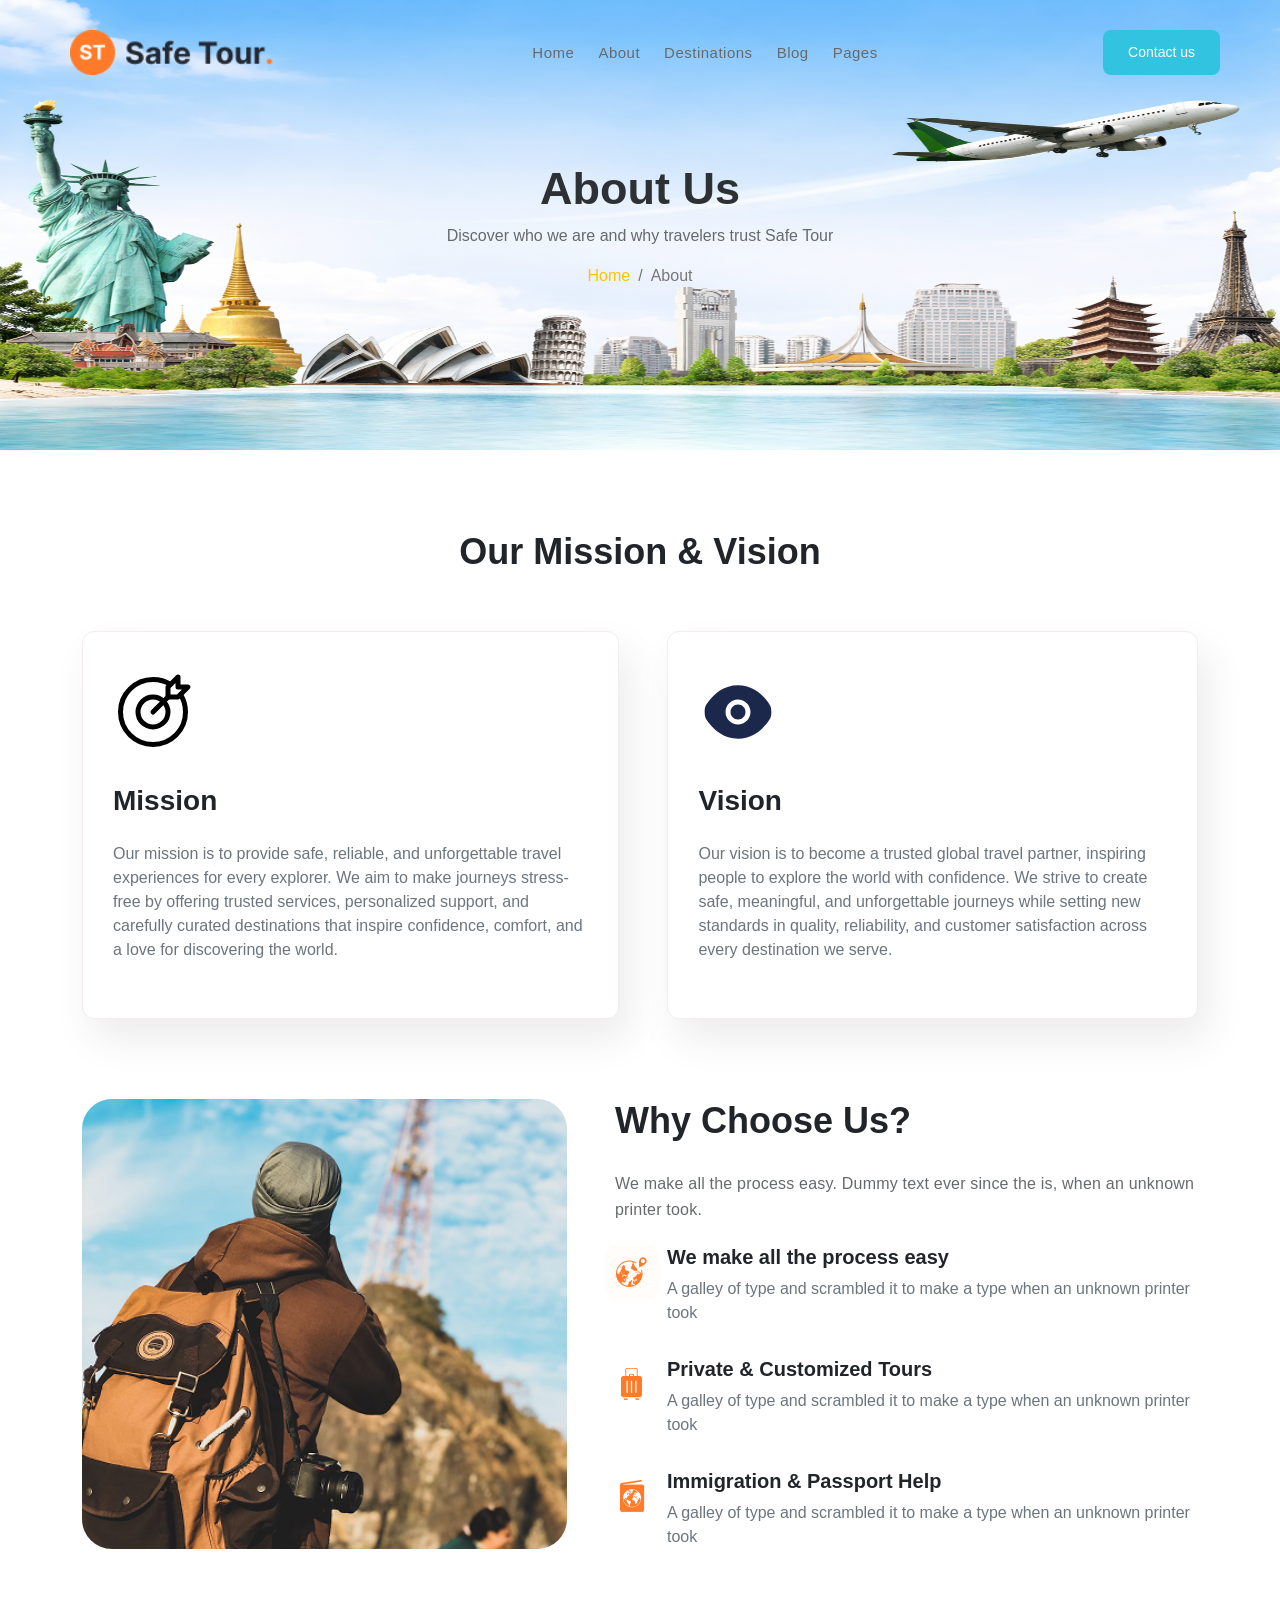
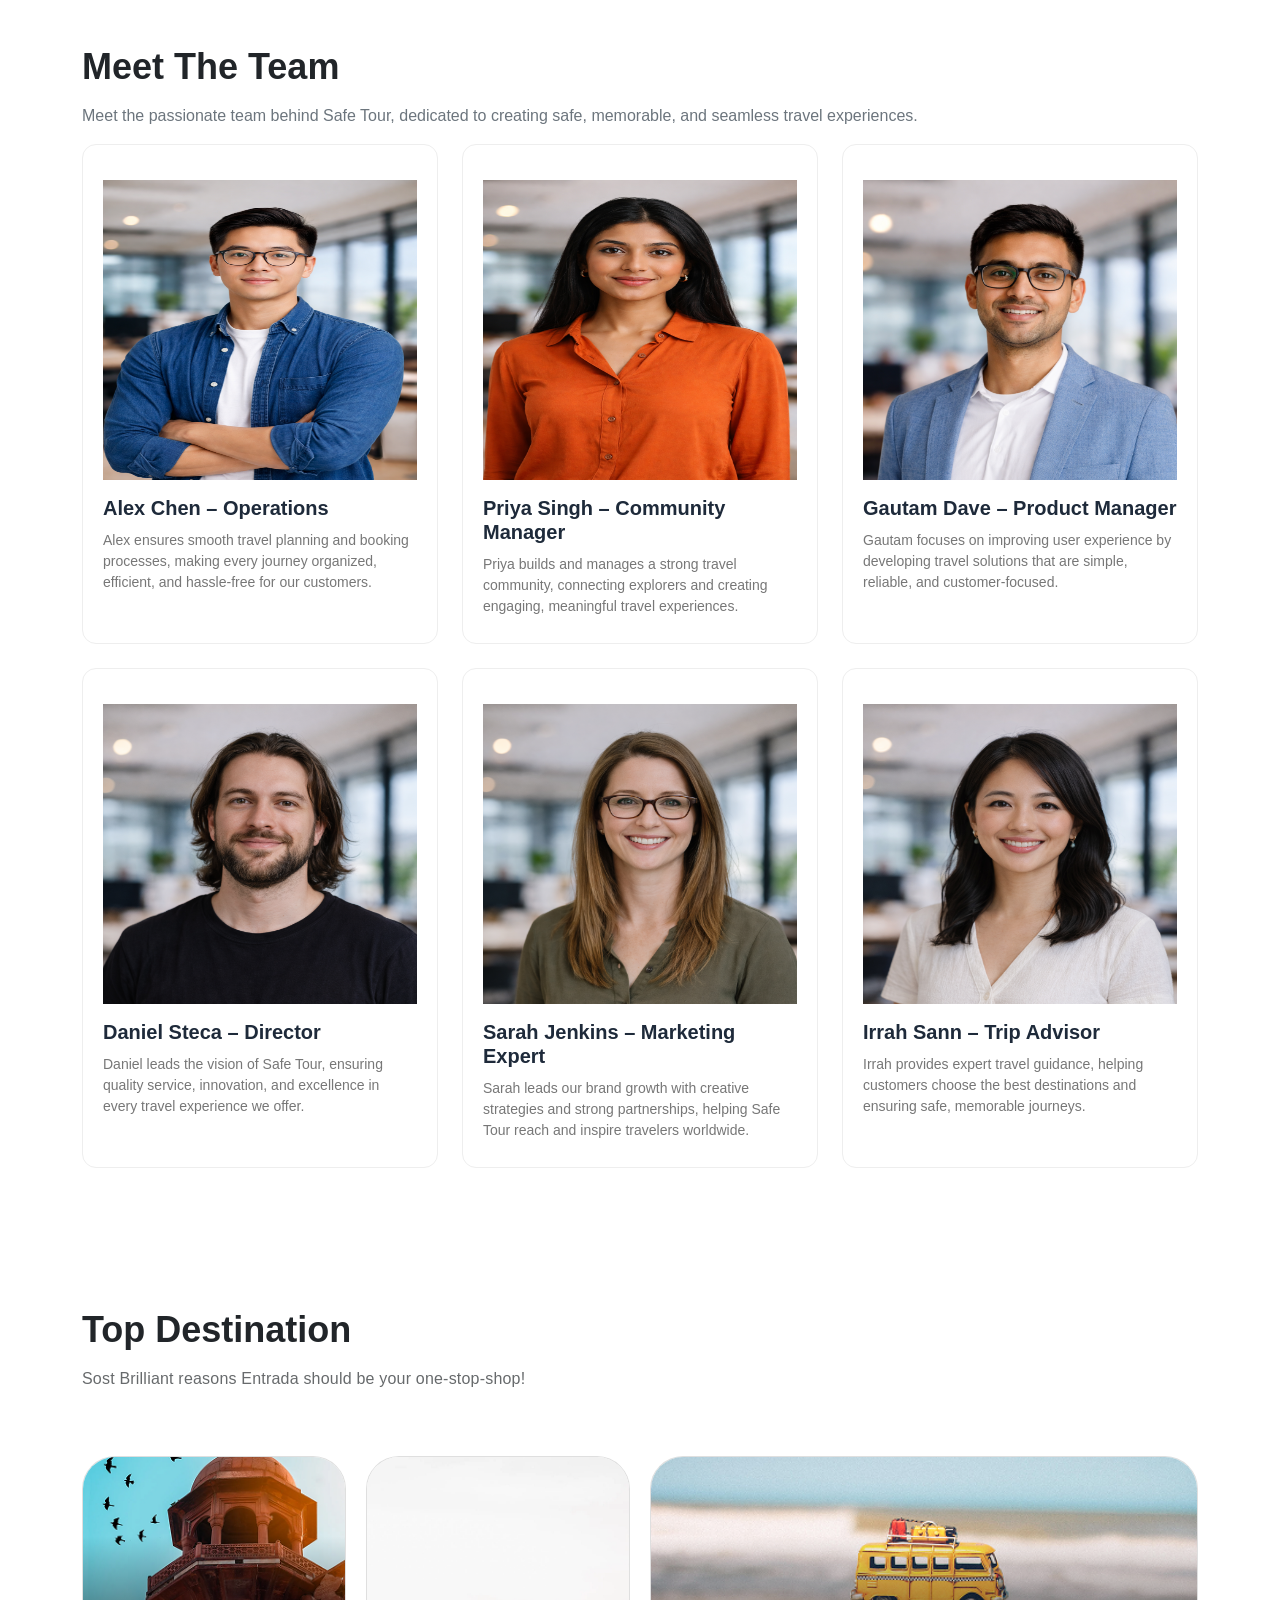
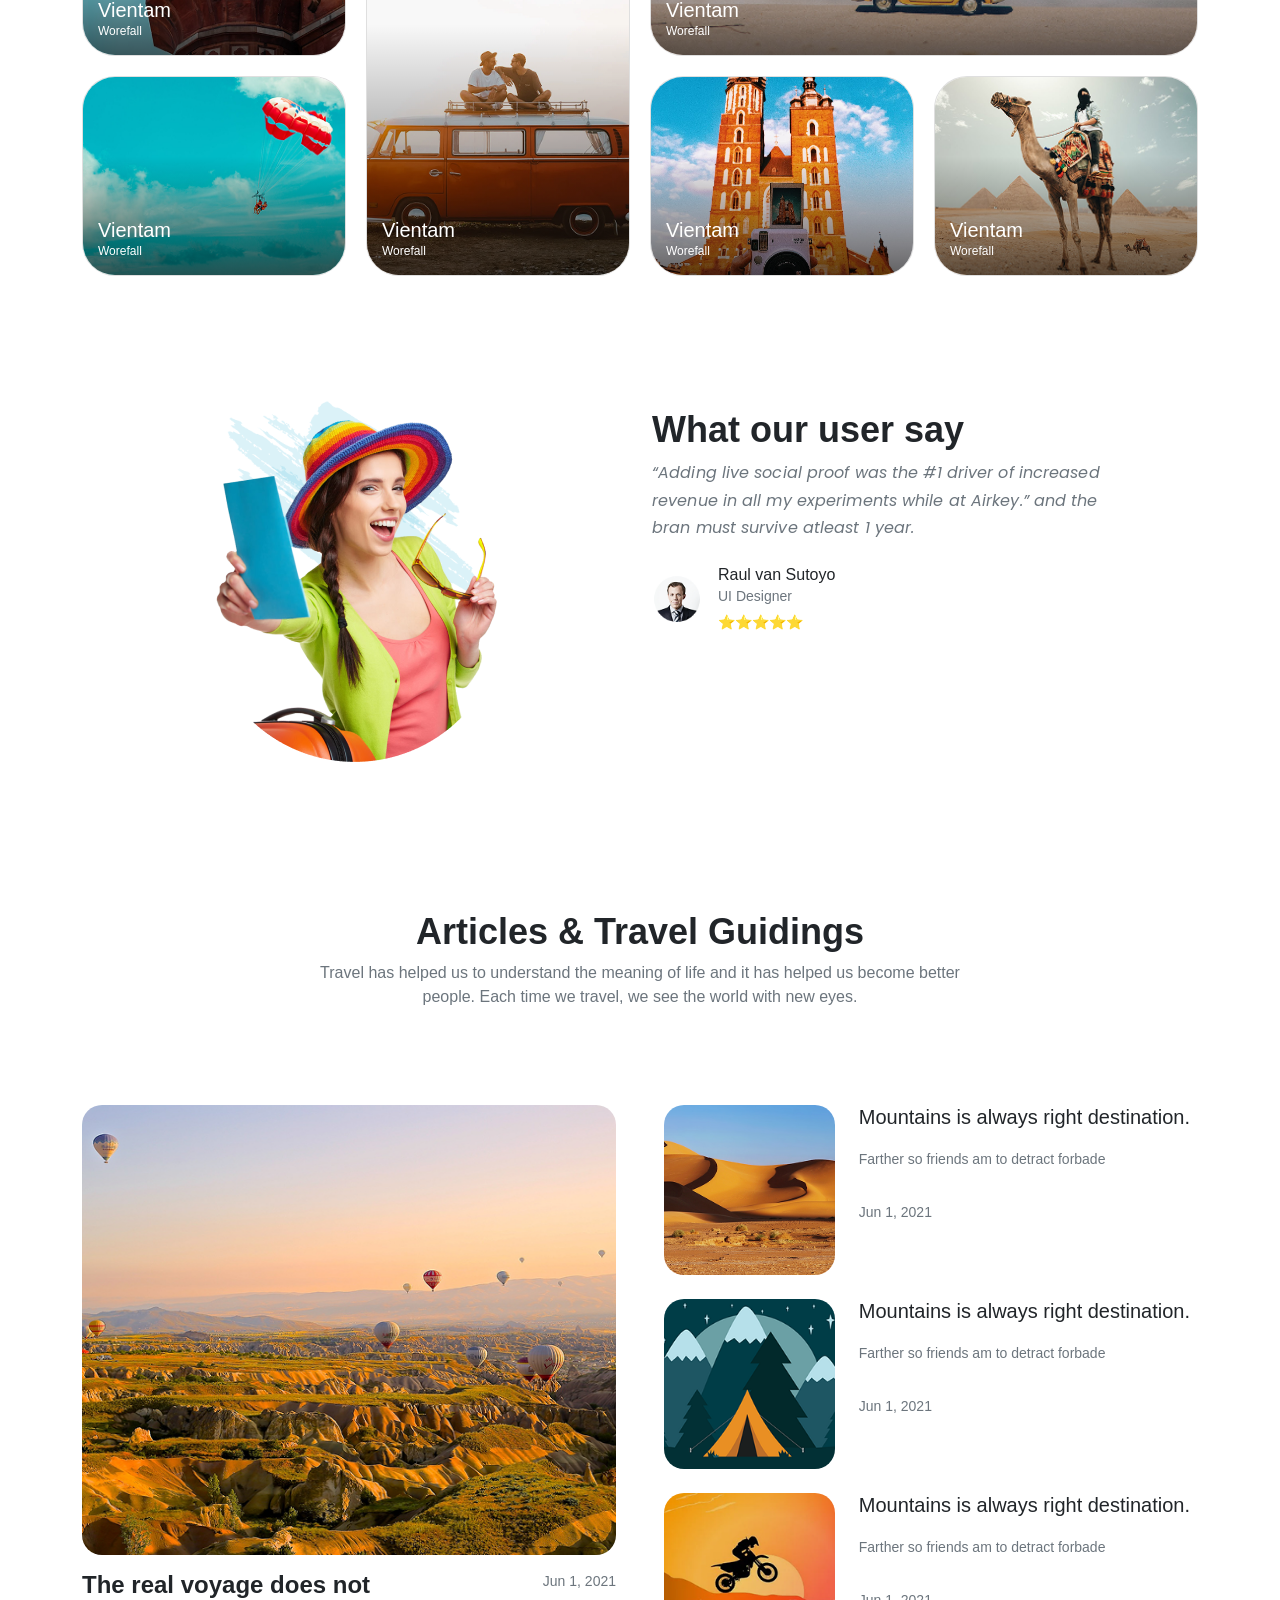
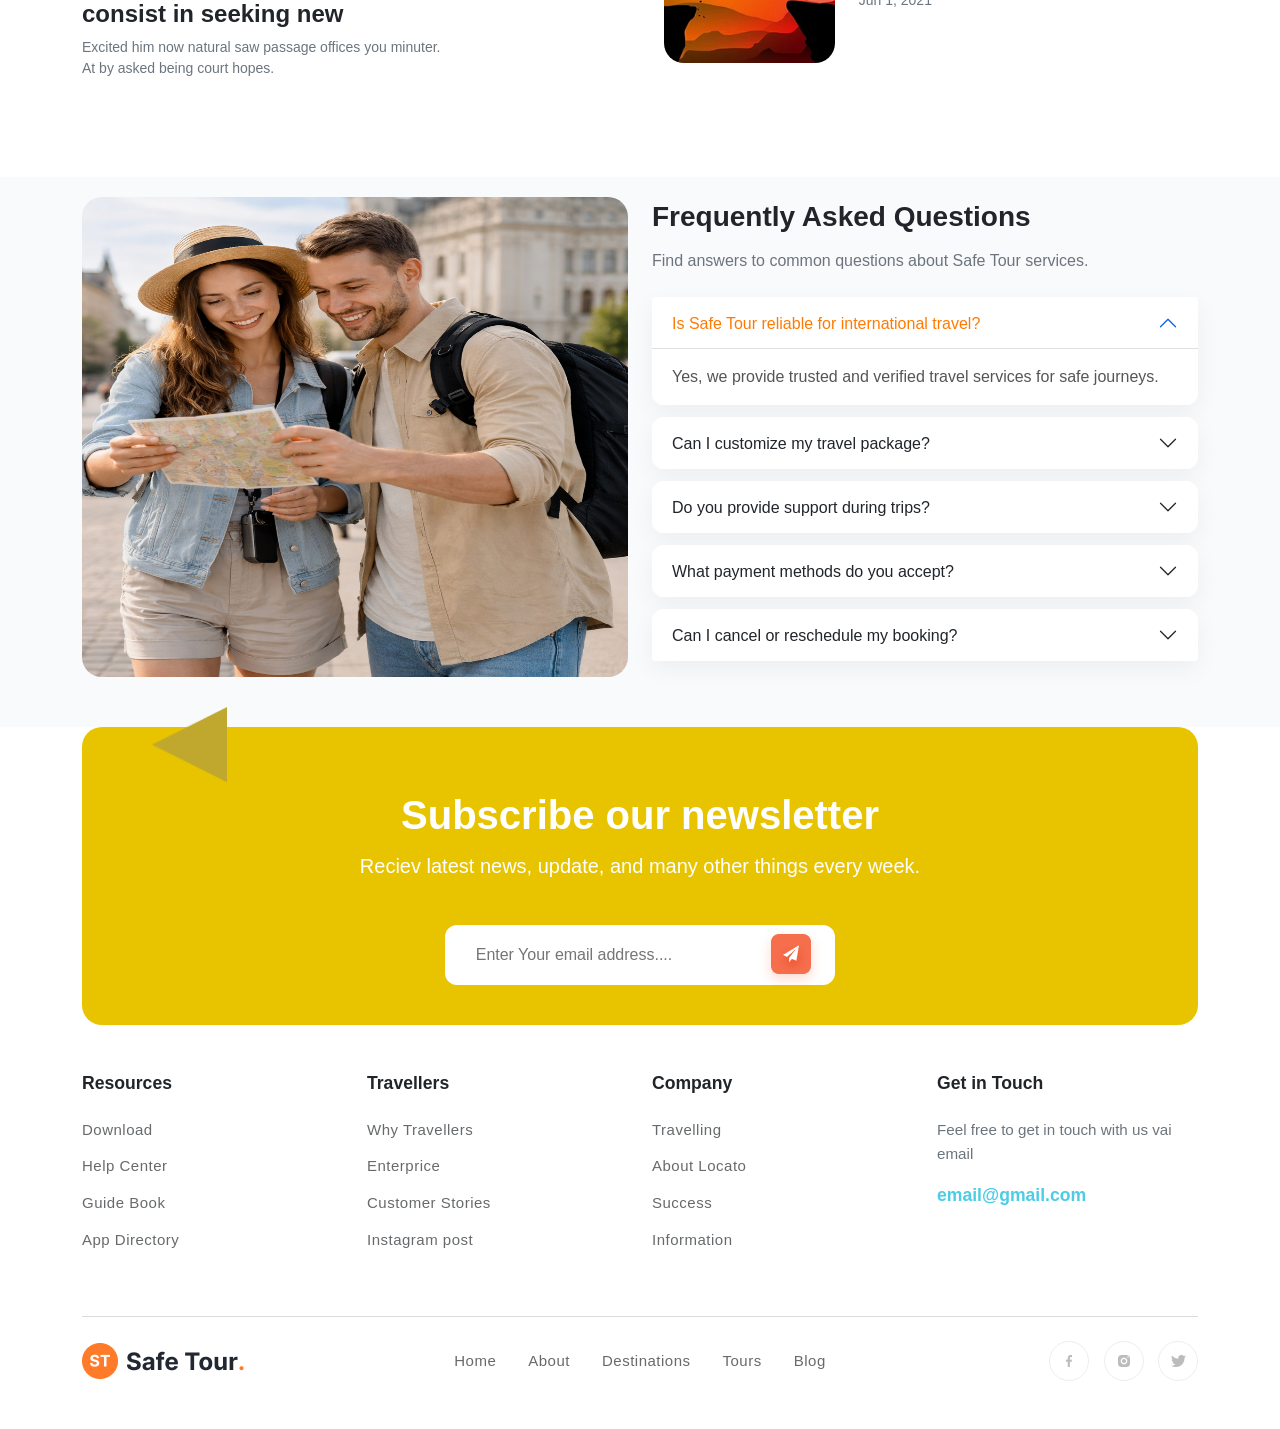
==== about.html @ 4a5f00a7 "message" ====
<!doctype html>
<html lang="en">
  <head>
    <meta charset="UTF-8" />
    <meta name="viewport" content="width=device-width, initial-scale=1.0" />
    <title>About us</title>

    <link
      rel="stylesheet"
      href="./Assets/css/bootstrap/bootstrap-5.0.2-dist/bootstrap-5.0.2-dist/css/bootstrap.min.css"
    />
    <link rel="stylesheet" href="./Assets/css/header.css" />
    <link rel="stylesheet" href="./Assets/css/style.css" />
    <link rel="stylesheet" href="./Assets/css/our-tour.css" />
    <link rel="stylesheet" href="./Assets/css/why-choose.css" />
    <link rel="stylesheet" href="./Assets/css/trending-2022.css" />
    <link rel="stylesheet" href="./Assets/css/top-destination.css" />
    <link rel="stylesheet" href="./Assets/css/tour-types.css" />
    <link rel="stylesheet" href="./Assets/css/What-our-user-say.css" />
    <link rel="stylesheet" href="./Assets/css/footer.css" />
    <link rel="stylesheet" href="./Assets/css/subscribe.css" />
    <link
      href="https://fonts.googleapis.com/css2?family=Poppins:wght@300;400;500;600;700&display=swap"
      rel="stylesheet"
    />
    <link rel="stylesheet" href="./Assets/css/Articles.css" />
    <link rel="stylesheet" href="./Assets/css/inner-pages css/inn-about.css">
    
  </head>

  <body>
    <header>
      <div class="container d-flex justify-content-between align-items-center ">
        <figure class="d-flex logo-con gap-2 mb-0">
          <img src="./Assets/images/Logo-f.png" alt="Safe Tour Logo" />
        </figure>

        <nav class="nav-con" aria-label="Main Navigation">
          <ul class="nav-links d-flex gap-4 mb-0">
            <li><a href="./index.html" class="text-decoration-none">Home</a></li>
            <li><a href="./about.html" class="text-decoration-none">About</a></li>
            <li><a href="./destinations.html" class="text-decoration-none">Destinations</a></li>
            <li><a href="./blogs.html" class="text-decoration-none">Blog</a></li>
            <li><a href="#" class="text-decoration-none">Pages</a></li>
          </ul>
        </nav>

        <a href="#" class="header-btn text-decoration-none">Contact us</a>

        <div class="toggle-btn resp-pd" id="burger" role="button" aria-label="Menu">
          <span></span>
          <span></span>
          <span></span>
        </div>
      </div>
    </header>


    <main class="m-0 p-0">

      <!-- hero section -->
      <section class="inner-hero ">
  <img src="./Assets/images/about-3.png" alt="banner" class="hero-img">

  <div class="container m-0 p-0 text-center hero-content">
    <h1 class="fw-bold mb-2">About Us</h1>
    <p class="mb-3">Discover who we are and why travelers trust Safe Tour</p>

    <nav aria-label="breadcrumb">
      <ol class="breadcrumb justify-content-center mb-0">
        <li class="breadcrumb-item">
          <a href="#" class="text-warning text-decoration-none">Home</a>
        </li>
        <li class="breadcrumb-item active" aria-current="page">
          About
        </li>
      </ol>
    </nav>
  </div>
</section>

<!-- our mission nad vision -->

<section class="mission-container">
 <div class="mv-heading">
  <h2 class="tour-heading text-start text-lg-center">Our Mission & Vision</h2>
 </div>
  <div class="container d-flex flex-column flex-lg-row gap-5 justify-content-evenly">
    <article class="d-flex flex-column gap-3 mv-card">
      <figure class="w-25 mv-img"><img src="./Assets/images/misson.svg" alt=""></figure>
       <h3 class="fw-bold">Mission</h3>
       <p class="text-muted">Our mission is to provide safe, reliable, and unforgettable travel experiences for every explorer. We aim to make journeys stress-free by offering trusted services, personalized support, and carefully curated destinations that inspire confidence, comfort, and a love for discovering the world.
</p>
    </article>
    <article class="d-flex flex-column gap-3 mv-card">
      <figure class="w-25 mv-img"><img src="./Assets/images/vision.svg" alt=""></figure>
      <h3 class="fw-bold">Vision</h3>
      <p class="text-muted">Our vision is to become a trusted global travel partner, inspiring people to explore the world with confidence. We strive to create safe, meaningful, and unforgettable journeys while setting new standards in quality, reliability, and customer satisfaction across every destination we serve.
</p>
    </article>
  </div>
</section>

<!-- why choose as -->

 <section class="container d-flex flex-lg-row flex-column gap-5 ">
        <figure class="choose-sec-img">
          <img src="./Assets/images/why-choose-img.png" alt="" />
        </figure>
        <div class="d-flex flex-column flex-wrap justify-content-between">
          <h2 class="tour-heading">Why Choose Us?</h2>
          <p class="tour-desc">
            We make all the process easy. Dummy text ever since the is, when an
            unknown printer took.
          </p>
          <ul class="list-con d-flex justify-content-between flex-column gap-3 m-0 p-0">
            <li
              class="d-flex gap-2 flex-row align-items-start justify-content-center"
            >
              <figure>
                <img src="./Assets/images/choose-Icon-1.png" alt="" />
              </figure>
              <div class="d-flex flex-column pl-2">
                <h4 class="fs-5 fw-bold">We make all the process easy</h4>
                <p class="text-muted">
                  A galley of type and scrambled it to make a type when an
                  unknown printer took
                </p>
              </div>
            </li>
            <li
              class="d-flex gap-2 flex-row align-items-start justify-content-center"
            >
              <figure>
                <img src="./Assets/images/choose-Icon-2.png" alt="" />
              </figure>
              <div class="d-flex flex-column pl-2">
                <h4 class="fs-5 fw-bold">Private & Customized Tours</h4>
                <p class="text-muted">
                  A galley of type and scrambled it to make a type when an
                  unknown printer took
                </p>
              </div>
            </li>
            <li
              class="d-flex gap-2 flex-row align-items-start justify-content-center"
            >
              <figure>
                <img src="./Assets/images/choose-Icon-3.png" alt="" />
              </figure>
              <div class="d-flex flex-column pl-2">
                <h4 class="fs-5 fw-bold">Immigration & Passport Help</h4>
                <p class="text-muted">
                  A galley of type and scrambled it to make a type when an
                  unknown printer took
                </p>
              </div>
            </li>
          </ul>
        </div>
      </section>

<!--our team  -->

<section class="team-container">
  <div class="container">
    <div class="d-flex flex-column gap-2 ">
      <h2 class="tour-heading">Meet The Team</h2>
      <p class="text-muted">Meet the passionate team behind Safe Tour, dedicated to creating safe, memorable, and seamless travel experiences.</p>
    </div>
    <div class="row g-4">
            <div class=" col-12 col-lg-4 ">
              <div class="tour-card">
                <img src="./Assets/images/team-mem-1.png" alt="" />
                <div class="tour-content pt-3">
                  <h4 class="title">Alex Chen – Operations</h4>
                  <p class="location">Alex ensures smooth travel planning and booking processes, making every journey organized, efficient, and hassle-free for our customers.</p>
                 
                </div>
              </div>
            </div>

             <div class=" col-12 col-lg-4 ">
              <div class="tour-card">
                <img src="./Assets/images/team-mem-2.png" alt="" />
                <div class="tour-content pt-3">
                  <h4 class="title">Priya Singh – Community Manager</h4>
                  <p class="location">Priya builds and manages a strong travel community, connecting explorers and creating engaging, meaningful travel experiences.</p>
                 
                </div>
              </div>
            </div>

             <div class=" col-12 col-lg-4 ">
              <div class="tour-card">
                <img src="./Assets/images/team-mem-3.png" alt="" />
                <div class="tour-content pt-3">
                  <h4 class="title">Gautam Dave – Product Manager</h4>
                  <p class="location">Gautam focuses on improving user experience by developing travel solutions that are simple, reliable, and customer-focused.</p>
                 
                </div>
              </div>
            </div>

            <div class=" col-12 col-lg-4 ">
              <div class="tour-card">
                <img src="./Assets/images/team-mem-4.png" alt="" />
                <div class="tour-content pt-3">
                  <h4 class="title">Daniel Steca – Director</h4>
                  <p class="location">Daniel leads the vision of Safe Tour, ensuring quality service, innovation, and excellence in every travel experience we offer.</p>
                 
                </div>
              </div>
            </div>

             <div class=" col-12 col-lg-4 ">
              <div class="tour-card">
                <img src="./Assets/images/team-mem-5.png" alt="" />
                <div class="tour-content pt-3">
                  <h4 class="title">Sarah Jenkins – Marketing Expert</h4>
                  <p class="location">Sarah leads our brand growth with creative strategies and strong partnerships, helping Safe Tour reach and inspire travelers worldwide.</p>
                 
                </div>
              </div>
            </div>

             <div class=" col-12 col-lg-4 ">
              <div class="tour-card">
                <img src="./Assets/images/team-mem-6.png" alt="" />
                <div class="tour-content pt-3">
                  <h4 class="title">Irrah Sann – Trip Advisor</h4>
                  <p class="location">Irrah provides expert travel guidance, helping customers choose the best destinations and ensuring safe, memorable journeys.</p>
                 
                </div>
              </div>
            </div>


          </div>
  </div>
</section>

<!-- top destination -->

   <section class="gallery-section">
        <div class="container">
          <div
            class="tour-top-sec d-flex justify-content-between align-items-center flex-wrap mb-5"
          >
            <div class="col-lg-5">
              <h2 class="tour-heading">Top Destination</h2>
              <p class="tour-desc">
                Sost Brilliant reasons Entrada should be your one-stop-shop!
              </p>
            </div>
            <a href="#" class="btn btn-color-dis text-white px-4 py-3"
              >See all destination</a
            >
          </div>
          <div>
            <div class="grid">
              <div class="card big">
                <img src="./Assets/images/top-destination-img-1.png" />
                <div class="overlay">
                  <h4>Vientam</h4>
                  <p>Worefall</p>
                </div>
              </div>

              <div class="card tall">
                <img src="./Assets/images/top-destination-img-2.png" />
                <div class="overlay">
                  <h4>Vientam</h4>
                  <p>Worefall</p>
                </div>
              </div>

              <div class="card wide">
                <img src="./Assets/images/top-destination-img-3.png" />
                <div class="overlay">
                  <h4>Vientam</h4>
                  <p>Worefall</p>
                </div>
              </div>

              <div class="card">
                <img src="./Assets/images/top-destination-img-4.png" />
                <div class="overlay">
                  <h4>Vientam</h4>
                  <p>Worefall</p>
                </div>
              </div>

              <div class="card">
                <img src="./Assets/images/top-destination-img-5.png" />
                <div class="overlay">
                  <h4>Vientam</h4>
                  <p>Worefall</p>
                </div>
              </div>

              <div class="card">
                <img src="./Assets/images/top-destination-img-6.png" />
                <div class="overlay">
                  <h4>Vientam</h4>
                  <p>Worefall</p>
                </div>
              </div>
            </div>
          </div>
        </div>
      </section>

      <!-- What our user say -->

      <section class="testimonial-section">
        <div class="container">
          <div class="row align-items-center">
            <div
              class="col-lg-6 d-flex justify-content-center align-items-center"
            >
              <div class="testimonial-container">
                <div class="testimonial-img">
                  <img
                    src="./Assets/images/user-say-img-11.png"
                    alt="User"
                    class="main-user-img"
                  />
                </div>
              </div>
            </div>

            <div class="col-lg-6 pt-sm-4">
              <h2 class="tour-heading">What our user say</h2>

              <p class="testimonial-text text-muted">
                “Adding live social proof was the #1 driver of increased revenue
                in all my experiments while at Airkey.” and the bran must
                survive atleast 1 year.
              </p>

              <div
                class="user-info d-flex align-items-lg-center text-sm-start gap-3 mt-4"
              >
                <img
                  src="./Assets/images/user-say-rating-img.png"
                  class="user-img"
                />

                <div>
                  <h6 class="mb-0">Raul van Sutoyo</h6>
                  <small class="text-muted">UI Designer</small>

                  <div class="stars mt-1">⭐⭐⭐⭐⭐</div>
                </div>
              </div>
            </div>
          </div>
        </div>
      </section>   

      <!-- Articles & Travel Guidings -->

      <section class="article-container py-5">
        <div class="container">
          <div class="text-lg-center text-sm-start mb-5">
            <h3 class="tour-heading">Articles & Travel Guidings</h3>
            <p class="text-muted mx-lg-auto w-sm-100 art-para">
              Travel has helped us to understand the meaning of life and it has
              helped us become better people. Each time we travel, we see the
              world with new eyes.
            </p>
          </div>

          <div
            class="row g-5 align-items-start justify-content-between mt-lg-4"
          >
            <!-- left -->
            <div class="col-lg-6">
              <div class="art-main-card">
                <figure class="art-main-img mb-3">
                  <img
                    src="./Assets/images/article-1.png"
                    class="img-fluid"
                    alt=""
                  />
                </figure>

                <div
                  class="d-flex justify-content-between align-items-start art-img-content-gap"
                >
                  <div class="w-60">
                    <h4 class="fw-bold mb-2">
                      The real voyage does not consist in seeking new
                    </h4>
                    <p class="text-muted mb-0 small">
                      Excited him now natural saw passage offices you minuter.
                      At by asked being court hopes.
                    </p>
                  </div>

                  <p class="text-muted small mb-0 text-nowrap">Jun 1, 2021</p>
                </div>
              </div>
            </div>

            <!-- right -->
            <div
              class="col-lg-6 col-sm-12 d-flex flex-column gap-4 w-lg-50 w-sm-100 align-items-center"
            >
              <div
                class="d-flex gap-4 flex-column flex-sm-row align-items-start justify-content-center w-100"
              >
                <div class="art-img w-lg-50 w-sm-100">
                  <img src="./Assets/images/article-2.png" class="" alt="" />
                </div>

                <div
                  class="d-flex gap-4 flex-lg-column justify-content-between h-100 flex-grow-1"
                >
                  <div
                    class="d-flex flex-column justify-content-between gap-lg-3 text-start"
                  >
                    <h6 class="fw-semibold fs-5 mb-1">
                      Mountains is always right destination.
                    </h6>
                    <p class="text-muted small mb-2">
                      Farther so friends am to detract forbade
                    </p>
                  </div>
                  <p class="text-muted small mb-0">Jun 1, 2021</p>
                </div>
              </div>

              <div
                class="d-flex gap-4 flex-column flex-sm-row align-items-start justify-content-center w-100"
              >
                <div class="art-img w-lg-50 w-sm-100">
                  <img src="./Assets/images/article-3.png" class="" alt="" />
                </div>

                <div
                  class="d-flex gap-4 flex-lg-column justify-content-between h-100 flex-grow-1"
                >
                  <div
                    class="d-flex flex-column justify-content-between gap-lg-3 text-start"
                  >
                    <h6 class="fw-semibold fs-5 mb-1">
                      Mountains is always right destination.
                    </h6>
                    <p class="text-muted small mb-2">
                      Farther so friends am to detract forbade
                    </p>
                  </div>
                  <p class="text-muted small mb-0">Jun 1, 2021</p>
                </div>
              </div>

              <div
                class="d-flex gap-4 flex-column flex-sm-row align-items-start justify-content-center w-100"
              >
                <div class="art-img w-lg-50 w-sm-100">
                  <img src="./Assets/images/article-4.png" class="" alt="" />
                </div>

                <div
                  class="d-flex gap-4 flex-lg-column justify-content-between h-100 flex-grow-1"
                >
                  <div
                    class="d-flex flex-column justify-content-between gap-lg-3 text-start"
                  >
                    <h6 class="fw-semibold fs-5 mb-1">
                      Mountains is always right destination.
                    </h6>
                    <p class="text-muted small mb-2">
                      Farther so friends am to detract forbade
                    </p>
                  </div>
                  <p class="text-muted small mb-0">Jun 1, 2021</p>
                </div>
              </div>
            </div>
          </div>
        </div>
      </section>

      <!-- FAQ section -->

      <section class="faq-section">
  <div class="container">
    <div class="row align-items-center g-4">

      <!-- Image -->
      <div class="col-lg-6">
        <div class="faq-img">
          <img src="./Assets/images/FQA-about-img.png" alt="faq" class="img-fluid rounded-4">
        </div>
      </div>

      <!-- FAQ -->
      <div class="col-lg-6">
        <h3 class="fw-bold mb-3">Frequently Asked Questions</h3>
        <p class="text-muted mb-4">
          Find answers to common questions about Safe Tour services.
        </p>

        <div class="accordion" id="faqAccordion">

          <div class="accordion-item">
            <h2 class="accordion-header">
              <button class="accordion-button" data-bs-toggle="collapse" data-bs-target="#faq1">
                Is Safe Tour reliable for international travel?
              </button>
            </h2>
            <div id="faq1" class="accordion-collapse collapse show">
              <div class="accordion-body">
                Yes, we provide trusted and verified travel services for safe journeys.
              </div>
            </div>
          </div>

          <div class="accordion-item">
            <h2 class="accordion-header">
              <button class="accordion-button collapsed" data-bs-toggle="collapse" data-bs-target="#faq2">
                Can I customize my travel package?
              </button>
            </h2>
            <div id="faq2" class="accordion-collapse collapse">
              <div class="accordion-body">
                We offer flexible and personalized travel plans based on your needs.
              </div>
            </div>
          </div>

          <div class="accordion-item">
            <h2 class="accordion-header">
              <button class="accordion-button collapsed" data-bs-toggle="collapse" data-bs-target="#faq3">
                Do you provide support during trips?
              </button>
            </h2>
            <div id="faq3" class="accordion-collapse collapse">
              <div class="accordion-body">
                Yes, our team is available 24/7 to assist you during your journey.
              </div>
            </div>
          </div>

          <div class="accordion-item">
  <h2 class="accordion-header">
    <button class="accordion-button collapsed" data-bs-toggle="collapse" data-bs-target="#faq4">
      What payment methods do you accept?
    </button>
  </h2>
  <div id="faq4" class="accordion-collapse collapse" data-bs-parent="#faqAccordion">
    <div class="accordion-body">
      We accept all major payment methods including credit cards, debit cards, and secure online payments.
    </div>
  </div>
         </div>

         <div class="accordion-item">
  <h2 class="accordion-header">
    <button class="accordion-button collapsed" data-bs-toggle="collapse" data-bs-target="#faq5">
      Can I cancel or reschedule my booking?
    </button>
  </h2>
  <div id="faq5" class="accordion-collapse collapse" data-bs-parent="#faqAccordion">
    <div class="accordion-body">
      Yes, you can cancel or reschedule your booking based on our flexible cancellation policy.
    </div>
  </div>
         </div>

        </div>
      </div>

    </div>
  </div>
</section>





      <!-- Subscribe our newsletter -->

      <section class="container">
        <div class="subscribe-container">
          <div class="sub-con-img">
            <img src="./Assets/images/sub-top-icon.png" alt="" />
          </div>
          <div
            class="d-flex gap-1 flex-column justify-content-evenly text-center mt-2"
          >
            <h3 class="fw-bold fs-1">Subscribe our newsletter</h3>
            <p class="fs-5 mx-auto">
              Reciev latest news, update, and many other things every week.
            </p>
            <div class="sub-search-box mt-4 ">
              <input
                type="text"
                placeholder="Enter Your email address...."
                class=""
              />
              <a href=""
                ><img src="./Assets/images/Send.png" alt="" class="pt-2"
              /></a>
            </div>
          </div>
        </div>
      </section>

    </main>





    
    <!-- footer -->
    <footer class="footer py-5">
      <div class="container">
        <div class="row gy-4 mb-5">
          <div class="col-6 col-md-3">
            <h5 class="footer-heading">Resources</h5>
            <ul class="list-unstyled footer-links">
              <li><a href="#">Download</a></li>
              <li><a href="#">Help Center</a></li>
              <li><a href="#">Guide Book</a></li>
              <li><a href="#">App Directory</a></li>
            </ul>
          </div>
          <div class="col-6 col-md-3">
            <h5 class="footer-heading">Travellers</h5>
            <ul class="list-unstyled footer-links">
              <li><a href="#">Why Travellers</a></li>
              <li><a href="#">Enterprice</a></li>
              <li><a href="#">Customer Stories</a></li>
              <li><a href="#">Instagram post</a></li>
            </ul>
          </div>
          <div class="col-6 col-md-3">
            <h5 class="footer-heading">Company</h5>
            <ul class="list-unstyled footer-links">
              <li><a href="#">Travelling</a></li>
              <li><a href="#">About Locato</a></li>
              <li><a href="#">Success</a></li>
              <li><a href="#">Information</a></li>
            </ul>
          </div>
          <div class="col-6 col-md-3">
            <h5 class="footer-heading">Get in Touch</h5>
            <p class="footer-text">
              Feel free to get in touch with us vai email
            </p>
            <a href="mailto:email@gmail.com" class="footer-email"
              >email@gmail.com</a
            >
          </div>
        </div>

        <hr class="my-4 text-muted opacity-25" />

        <div class="row align-items-center gy-4">
          <div class="col-12 col-lg-3 text-center text-lg-start">
            <img src="./Assets/images/Logo-f.png" alt="Safe Tour Logo" />
          </div>

          <div class="col-12 col-lg-6">
            <ul class="nav justify-content-center footer-bottom-nav">
              <li class="nav-item"><a class="nav-link" href="./index.html">Home</a></li>
              <li class="nav-item"><a class="nav-link" href="./about.html">About</a></li>
              <li class="nav-item">
                <a class="nav-link" href="./destinations.html">Destinations</a>
              </li>
              <li class="nav-item"><a class="nav-link" href="#">Tours</a></li>
              <li class="nav-item"><a class="nav-link" href="./blogs.html">Blog</a></li>
            </ul>
          </div>

          <div class="col-12 col-lg-3 text-center text-lg-end">
            <div class="social-icons">
              <a href="#" class="social-btn text-center"
                ><img src="./Assets/images/f-icon.png" alt=""
              /></a>
              <a href="#" class="social-btn text-center"
                ><img src="./Assets/images/i-icon.png" alt=""
              /></a>
              <a href="#" class="social-btn text-center"
                ><img src="./Assets/images/t-icon.png" alt=""
              /></a>
            </div>
          </div>
        </div>
      </div>
    </footer>

    <script src="https://cdn.jsdelivr.net/npm/bootstrap@5.3.2/dist/js/bootstrap.bundle.min.js"></script>
    <script src="https://cdn.jsdelivr.net/npm/swiper@11/swiper-bundle.min.js"></script>
    <script src="./Assets/js/header.js"></script>
    <script src="./Assets/js/trending-2022.js"></script>
  </body>
</html>
---- Assets/css/header.css ----
header{
    position: fixed;   
  top: 0;
  left: 0;
  width: 100%;
  transition: all 0.3s ease;
  z-index: 1000;
  padding: 30px 0px;

}

header.sticky{
  width: 100%;
  background: white;
  box-shadow: 0 5px 20px rgba(0,0,0,0.1);
  padding: 12px 0;
  animation: slideDown 0.8s ease;
}

@keyframes slideDown {

0%{
transform: translateY(-100%);
}

100%{
transform: translateY(0);
}

}


.logo-con{
  align-items: center;
  margin-left: -10x;
}

.logo-con img{
  /* width: 45px; */
  height: 45px;
}

.logo-con h1{
  font-size: 26px;
  font-weight: 600;
  color: black;
}

.nav-links{
  align-items: center;
  margin-bottom: 0;
}

.nav-links li{
  list-style: none;
}

.nav-links a{
  position: relative;
  display: inline-block;
  color: rgba(103, 106, 108, 1);
  font-size: 15px;
  letter-spacing: 0.5px;
  font-weight: 500;
}

.nav-links a::after{
  content: "";
  width: 0%;
  height: 2px;
  background: orange;
  position: absolute;
  bottom: -5px;
  left: 0;
  transition: 0.3s;
}

.nav-links a:hover::after{
  width: 100%;
}

.nav-links a:hover{
  color: black;
  
}

.header-btn{
      margin-right: -10px;
  background-color: #31c3e0;
  color: white;
  padding: 12px 25px;
  border-radius: 8px;
  font-size: 14px;
  transition: 0.3s;
}

.header-btn:hover{
  background-color: rgb(30, 170, 200);
  color: white;
}

.toggle-btn{
  display: none;
  flex-direction: column;
  gap: 6px;
  cursor: pointer;
}

.toggle-btn span{
  width: 30px;
  height: 3px;
  background: black;
  transition: 0.3s;
}

.toggle-btn.active span:nth-child(1){
  transform: translateY(9px) rotate(45deg);
}

.toggle-btn.active span:nth-child(2){
  opacity: 0;
}

.toggle-btn.active span:nth-child(3){
  transform: translateY(-9px) rotate(-45deg);
}

/* Large screens */
@media (min-width: 1200px){
  .nav-links{
    gap: 30px;
  }
}

/* Laptops */
@media (max-width: 1199px){
  .nav-links{
    gap: 20px;
  }

  .logo-con h1{
    font-size: 24px;
  }
}

/* Tablets */
@media (max-width: 991px){

  .toggle-btn{
    display: flex;
  }

 .nav-con{
    position: fixed;
    top: 60px;
    right: -100%;  
    width: 100%;
    height: 100%;
    background: black;
    padding: 80px 20px 20px;
    transition: 0.6s ease;
    z-index: 1000;
  }

  .nav-con.active{
    right: 0; 
    opacity: 1;
    transform: translateY(0);
    background-color: black;
    height: 100vh;  
  }

  .nav-links{
    display: flex;
    flex-direction: column;
    gap: 18px;
    align-items: flex-start;
    padding-left: 10px !important;
  }

  .nav-links a{
    font-size: 20px;
    color: white;
    display: inline-block;
    transition: all 0.3s ease;
  }

  .nav-links li{
    width: 100%;
    padding-bottom: 8px;
    border-bottom: 1px solid rgba(255,255,255,0.2);
  }

 

  .header-btn{
    display: none;
  }
}

/* Mobile */
@media (max-width: 576px){

  header{
    padding: 20px 0;
    padding-right: 0px !important;
  }

 
  .logo-con h1{
    font-size: 20px;
  }
  .logo-con{
  margin-left: 0px;
}

.resp-pd{
  padding-right: 25px !important;
}

  

 
}
---- Assets/css/style.css ----
*{
  padding: 0;
  margin: 0;
  box-sizing: border-box;
}

body{
  font-family: 'Inter', sans-serif;
  list-style: none;
  overflow-x: hidden;
  padding: 0;
  margin: 0;

}

header .container{
  padding: 0px;
}




@media (max-width: 576px) {
  .container{
  padding-right: 0px !important;
  margin-right: -10px !important;
}

}
---- Assets/css/our-tour.css ----
.tour-section{
  padding: 80px 0;
}

.tour-title{
  font-size: 40px;
  font-weight: 700;
  margin-bottom: 10px;
}

.tour-desc{
  color: rgba(103, 106, 108, 1);
  font-size: 16px;
  line-height: 1.6;
  margin-top: 15px;
  letter-spacing: 0.2px;
}

.tour-section.tour-card{
  background: rgba(255, 255, 255, 1);
  border-radius: 12px;
  overflow: hidden;
  box-shadow: 0px 20px 40px rgba(0,0,0,0.06);
  transition: 0.3s;

}

.tour-section .tour-card img{
  width: 100%;
  height: 220px;
  object-fit: cover;
}

.tour-section.tour-content{
  padding: 20px;
}

.tour-section .price{
  color: #ff7a2f;
  font-weight: 600;
  margin-bottom: 5px;
}

.title{
  font-size: 20px;
  font-weight: 700;
  color: #1e2a3a;
}

.location{
  color: #888;
  font-size: 14px;
  margin: 10px 0;
}

.small-text{
  font-size: 13px;
  color: #999;
}

.tour-card:hover{
  transform: translateY(-5px);
}

/* TABLET */
@media (max-width: 991px){
  .tour-title{
    font-size: 32px;
  }

  .tour-card img{
    height: 200px;
  }
}

/* MOBILE */
@media (max-width: 576px){

  .tour-section{
    padding: 50px 0;
  }

  .tour-title{
    font-size: 26px;
  }

  .tour-desc{
    font-size: 14px;
  }
  .tour-card{
    width: 90%;
    margin: auto;
  }

  .tour-card img{
    height: 180px;
    width: 100%;
  }

  .tour-content{
    padding: 15px;
  }

  .title{
    font-size: 18px;
  }

  .price{
    font-size: 16px;
  }

  .small-text{
    font-size: 12px;
  }

  .tour-top-sec {
    margin-left: 20px;
    margin-top: -20px;
  }
}
---- Assets/css/why-choose.css ----
.choose-sec-img{
  width: 50%;
}

.choose-sec-img img{
      width: 100%;
    height: 450px;
    object-fit: cover;
    border-radius: 30px;
}

.list-con{
  margin-left: -10px !important;
}

@media (max-width:768px) {
  .choose-sec-img{
  width: 100%;
}
.choose-sec-img img{
  height: 300px;
}
}
---- Assets/css/trending-2022.css ----
.trending-section{
  padding: 100px 0px 0px 0px;
}

.mySwiper{
  padding: 20px 0;
  /* overflow-x: visible !important; */
  overflow: hidden;
}

.swiper-wrapper{
  display: flex;
  gap: 20px;
   overflow: visible;
}

.mySwiper::-webkit-scrollbar {
  display: none;
}

.swiper-slide{
  width: auto;
}

.trend-card{
  width: 320px !important;
  background: #fff;
  border-radius: 12px;
  overflow: hidden;
  box-shadow: 0 15px 30px rgba(0,0,0,0.06);
  transition: 0.3s;
  margin: 15px 0px;

}

.trend-card img{
  width: 100% !important;
  height: 180px;
  object-fit: cover;
}

.trend-card:hover{
  transform: translateY(-5px) scale(1.03);
}

.price{
  font-weight: 700;
}

.book-btn{
  background: #e6f7fb;
  color: #0dcaf0;
  padding: 5px 12px;
  border-radius: 6px;
  font-size: 12px;
  text-decoration: none;
}

.dot{
  width: 8px;
  height: 8px;
  background: orange;
  border-radius: 50%;
}
.nav-btn{
  width: 54px;
  height: 54px;
  border-radius: 50%;
  border: 1px solid #ececec;
  background: #fff;
  display: flex;
  align-items: center;
  justify-content: center;
  transition: 0.3s;
}

.nav-btn svg{
  width: 25px;
  height: 25px;
}

.nav-btn svg path{
  fill: #505050;
  transition: 0.3s;
}

.nav-btn.active{
  background: #ff7a2f;
  border-color: #ff7a2f;
  transform: scale(0.95);
}

.nav-btn.active svg path{
  fill: #fff;
}

.nav-btn:hover{
  background: #ff7a2f;
  border-color: #ff7a2f;
}

.nav-btn:hover svg path{
  fill: #fff;
}

@media (max-width:768px) {
  
  .trending-section{
  padding: 40px 0px;
  margin: 10px;
}
 .trend-card {
    max-width: 260px;
  }
}
---- Assets/css/top-destination.css ----
.gallery-section{
  padding: 60px 0;
  overflow-x: hidden !important;
}

.grid{
  display: grid;
  grid-template-columns: repeat(4, minmax(0,1fr));
  grid-auto-rows: 200px;
  gap: 20px;
}

.gallery-section .card{
  position: relative;
  overflow: hidden;
  width: 100%;
  height: 100%;
  border-radius: 33px;
}

.gallery-section  .card img{
  width: 100%;
  height: 100%;
  object-fit: cover;
  display: block;
  transition: 0.4s;
  overflow: hidden;
}

.gallery-section  .card:hover img{
  transform: scale(1.08);
}

.gallery-section  .card::after{
  content: "";
  position: absolute;
  inset: 0;
  background: linear-gradient(to top, rgba(0,0,0,0.6), transparent 60%);
}

.overlay{
  position: absolute;
  bottom: 15px;
  left: 15px;
  color: #fff;
  z-index: 2;
}

.overlay h4{
  margin: 0;
  font-size: 20px;
  font-weight: 500;
}

.overlay p{
  font-size: 12px;
  margin: 0;
}

.card:nth-child(1){
  grid-column: 1 / 2;
  grid-row: 1 / 2;
}

.card:nth-child(2){
  grid-column: 1 / 2;
  grid-row: 2 / 3;
}

.card:nth-child(3){
  grid-column: 2 / 3;
  grid-row: 1 / 3;
}

.card:nth-child(4){
  grid-column: 3 / 5;
  grid-row: 1 / 2;
}

.card:nth-child(5){
  grid-column: 3 / 4;
  grid-row: 2 / 3;
}

.card:nth-child(6){
  grid-column: 4 / 5;
  grid-row: 2 / 3;
}

/* TABLET */
@media (max-width: 991px){
  .grid{
    grid-template-columns: repeat(2, 1fr);
    grid-auto-rows: 180px;
  }

  .card{
    grid-column: auto !important;
    grid-row: auto !important;
  }
}

/* MOBILE FIX (IMPORTANT) */
@media (max-width: 576px){
  .gallery-section{
    padding: 40px 0;
  }

  .grid{
    grid-template-columns: 1fr;
    grid-auto-rows: auto;
    gap: 15px;
  }

  .card{
    height: 220px;
  }

  .overlay{
    bottom: 10px;
    left: 10px;
  }

  .overlay h4{
    font-size: 14px;
  }

  .overlay p{
    font-size: 11px;
  }
}
---- Assets/css/tour-types.css ----
.tour-type-section{
  padding: 80px 0;
  background: #f9f9f9;
}

.tour-heading{
  font-size: 36px;
  font-weight: 800;
}

.tour-card{
  background: #fff;
  border-radius: 14px;
  padding: 35px 20px;
  border: 1px solid #eee;
  transition: 0.3s;
  height: 100%;
}

.icon{
  width: 70px;
  height: 70px;
  margin: 0 auto 15px;
  display: flex;
  align-items: center;
  justify-content: center;
}

.icon img{
  width: 55px;
  height: 55px;
  transition: 0.3s;
}

.tour-card h5{
  font-weight: 600;
  margin-bottom: 8px;
}

.tour-card p{
  font-size: 14px;
  color: #777;
}

.tour-card span{
  color: #ff7a2f;
  font-weight: 600;
}

/* HOVER EFFECT */
.tour-card:hover{
  transform: translateY(-8px);
  box-shadow: 0 20px 40px rgba(0,0,0,0.08);
  border-color: transparent;
}

.tour-card:hover .icon img{
  transform: scale(1.2);
}

/* Responsive */
@media (max-width: 991px){
  .tour-heading{
    font-size: 30px;
  }
}

@media (max-width: 576px){
  .tour-type-section{
    padding: 50px 0;
  }

  .tour-heading{
    font-size: 24px;
  }

  .tour-card{
    padding: 25px 15px;
  }

  .icon{
    width: 60px;
    height: 60px;
  }

  .icon img{
    width: 60px;
    height: 60px;
  }
}
---- Assets/css/What-our-user-say.css ----
.testimonial-section{
  padding: 0px 0 50px 0px;
  margin-top: -80px;
}

.testimonial-img{
  background-image: url(../images/user-say-img-bg.png);
    background-repeat: no-repeat;
    background-position: center;
    background-size: contain;
}

.testimonial-img img{
  width: 100%;
  max-width: 350px;
}

.testimonial-title{
  font-size: 36px;
  font-weight: 700;
  margin-bottom: 15px;
}

.testimonial-text{
  color: rgba(103, 106, 108, 1);
  line-height: 1.7;
  max-width: 450px;
  font-family: 'Poppins', sans-serif !important;
  font-style: italic;
  font-size: 16px;
  letter-spacing: 0.1px;
}

.user-img{
  width: 50px;
  height: 50px;
  border-radius: 50%;
}

.stars{
  color: #ff7a2f;
  font-size: 14px;
}








@media (max-width: 991px){
  .testimonial-title{
    font-size: 30px;
    text-align: center;
  }

  .testimonial-text{
    text-align: center;
    margin: auto;
  }

  .user-info{
    justify-content: center;
  }
   .testimonial-section{margin-top: -50px;}
}



@media (max-width: 576px){
  .testimonial-section{
    padding: 0px 0 20px 0;
    margin-top: -70px;
  }

  .testimonial-title{
    font-size: 24px;
  }

  .testimonial-text{
    font-size: 14px;
    text-align: start;
  }

  .testimonial-img img{
    max-width: 260px;
  }
  .user-info{
    justify-content: start;
  }
}
---- Assets/css/footer.css ----
.footer {
  background-color: #fff;
  font-family: 'Inter', sans-serif;
}

.footer-heading {
  font-weight: 700;
  font-size: 1.1rem;
  margin-bottom: 1.5rem;
  color: #212529;
}

.footer-links li {
  margin-bottom: 0.8rem;
}

.footer-links a {
  text-decoration: none;
  color: rgba(103, 106, 108, 1);
  font-size: 15px;
  letter-spacing: 0.5px;
  font-weight: 500;
  transition: color 0.3s ease;
}

.footer-links a:hover {
  color: black;
}

.footer-text {
  color: #6c757d;
  font-size: 0.95rem;
  line-height: 1.6;
}

.footer-email {
  color: #4dcce6; 
  text-decoration: none;
  font-weight: 600;
  font-size: 1.1rem;
}


.footer-logo {
  height: 40px; 
  width: auto;
}

.footer-bottom-nav .nav-link {
  color: rgba(103, 106, 108, 1);
  font-size: 15px;
  letter-spacing: 0.5px;
  font-weight: 500;
  padding: 0.5rem 1rem;
}

.footer-bottom-nav .nav-link:hover {
  color: black;
}


.social-icons .social-btn {
  display: inline-flex;
  align-items: center;
  justify-content: center;
  width: 40px;
  height: 40px;
  border-radius: 50%;
  border: 1px solid #eee;
  color: #6c757d;
  text-decoration: none;
  margin-left: 10px;
  transition: all 0.3s ease;
}

.social-btn:hover {
  background-color: #f8f9fa;
  border-color: #ddd;
  color: #212529;
}


@media (max-width: 991px) {
  .footer-heading {
    margin-top: 1rem;
  }
}
---- Assets/css/subscribe.css ----
.subscribe-container{
  padding: 10px 0 40px 0;
  background-color: rgba(232, 196, 0, 1);
  border-radius: 20px;
  color: rgba(255, 255, 255, 1);
}

.sub-con-img{
  margin-top: -30px;
  padding-left: 70px;
}

.sub-con-img img{
  position: relative;
  width: 75px;
  height: 76px;
  
}

.sub-search-box{
  background-color: rgba(255, 255, 255, 1);
  border-radius: 12px;
  padding: 20px 10px;
  height: 60px;
  width: 35%;
  margin: auto;
  text-align: center;
  display: flex;
  justify-content: space-between;
  align-items: center;
}

.sub-search-box input{
  width: 80%;
  padding: 10px 20px;
  border: 1px solid white;
  border-radius: 10px;
}

.sub-search-box input:focus {
  outline: none;
  border: 1px solid transparent;
  box-shadow: 0 0 0 2px rgba(226, 231, 232, 0.295); 
}


@media (max-width:480px) {
  .sub-search-box{
    width: 80%;
  }
  .sub-con-img img{
  width: 50px;
  height: 50px;
  
}
.sub-con-img{
  padding-left: 40px;
}
}
---- Assets/css/Articles.css ----
.article-container{
   margin: 50px 0px;
}

.art-para{
  max-width: 60%;
}

.art-main-img img{
  width: 100%;
  height: 450px;
  object-fit: fill;
  border-radius: 20px;
}

.art-img{
  height: 170px;
  flex-shrink: 0;
  border-radius: 20px;
}

.art-img img{
  width: 100%;
  height: 100%;
  object-fit: fill;
  border-radius: 20px;
}
.art-img-content-gap{
  gap: 90px !important;
}


/* Mobile */
@media (max-width: 576px){

  .article-container{
   margin:  0px;
}
  .art-main-img img{
    height: 250px;
  }

  .art-img{
    width: 100%;
    height: 200px;
  }

  .art-para{
  max-width: 100vw !important;
}
.art-img-content-gap{
  gap: 40px !important;
}
  
}
---- Assets/css/inner-pages css/inn-about.css ----
*{
  padding: 0px;
  margin: 0px;
}

.inner-hero {
  position: relative;
  width: 100%;
  overflow: hidden;
}

.inner-hero .hero-img {
  width: 100vw ;
 height: 450px;
  display: block;
}

.hero-content {
  position: absolute;
  top: 50%;
  left: 50%;
  transform: translate(-50%, -50%);
  width: 100%;
  padding: 0 15px;
}

.inner-hero h1 {
  font-size: 45px;
  color: rgba(45, 49, 52, 1);
  font-weight: 700;
}

.inner-hero p {
  font-size: 16px;
  color: rgba(103, 106, 108, 1);
}

.breadcrumb-item a {
  color: #ff7a00;
  font-weight: 500;
}

.breadcrumb-item.active {
  color: #777;
}


/* mission */

.mission-container{
  padding: 80px 0px;
}

.mission-container .mv-img img{
  width: 80px;
  height: 80px;
}

.mission-container .mv-card{
  background: rgba(255, 255, 255, 1);
  border-radius: 12px;
  overflow: hidden;
  box-shadow: 10px 20px 40px rgba(0,0,0,0.08);
  transition: 0.3s;
  padding: 40px 30px;
  border:1px solid rgb(243, 237, 237);
}

.mv-card:hover{
  transform: translateY(-5px);
}

.mv-heading{
  width: 100%;
  padding-bottom: 50px;
}

/* out team */
.team-container{
  padding: 80px 0px;
}
.tour-card{
  min-width: 350px;
  height: 500px;
}
.tour-card img{
  width: 100%;
  height: 70%;
}


/* faq */
.faq-section {
  background: #f8fafc;
  padding: 20px 0px 50px;
}

.faq-img img {
  width: 100%;
  height: 480px;
  border-radius: 20px;
}

.accordion-item {
  border: none;
  margin-bottom: 12px;
  border-radius: 12px;
  overflow: hidden;
  box-shadow: 0 8px 25px rgba(0,0,0,0.05);
}

.accordion-button {
  font-weight: 500;
  background: #fff;
}

.accordion-button:not(.collapsed) {
  color: #ff7a00;
  background: #fff;
}

.accordion-body {
  color: #555;
  background: #fff;
}

.accordion-button:focus {
  box-shadow: none;
}



@media (max-width: 992px) {
  .inner-hero h1 {
    font-size: 32px;
  }
}

@media (max-width: 576px) {
  .inner-hero h1 {
    font-size: 26px;
  }

  .inner-hero p {
    font-size: 14px;
  }

  .inner-hero {
            padding-right: 0px !important;
        margin-right: -10px !important;
  }
}
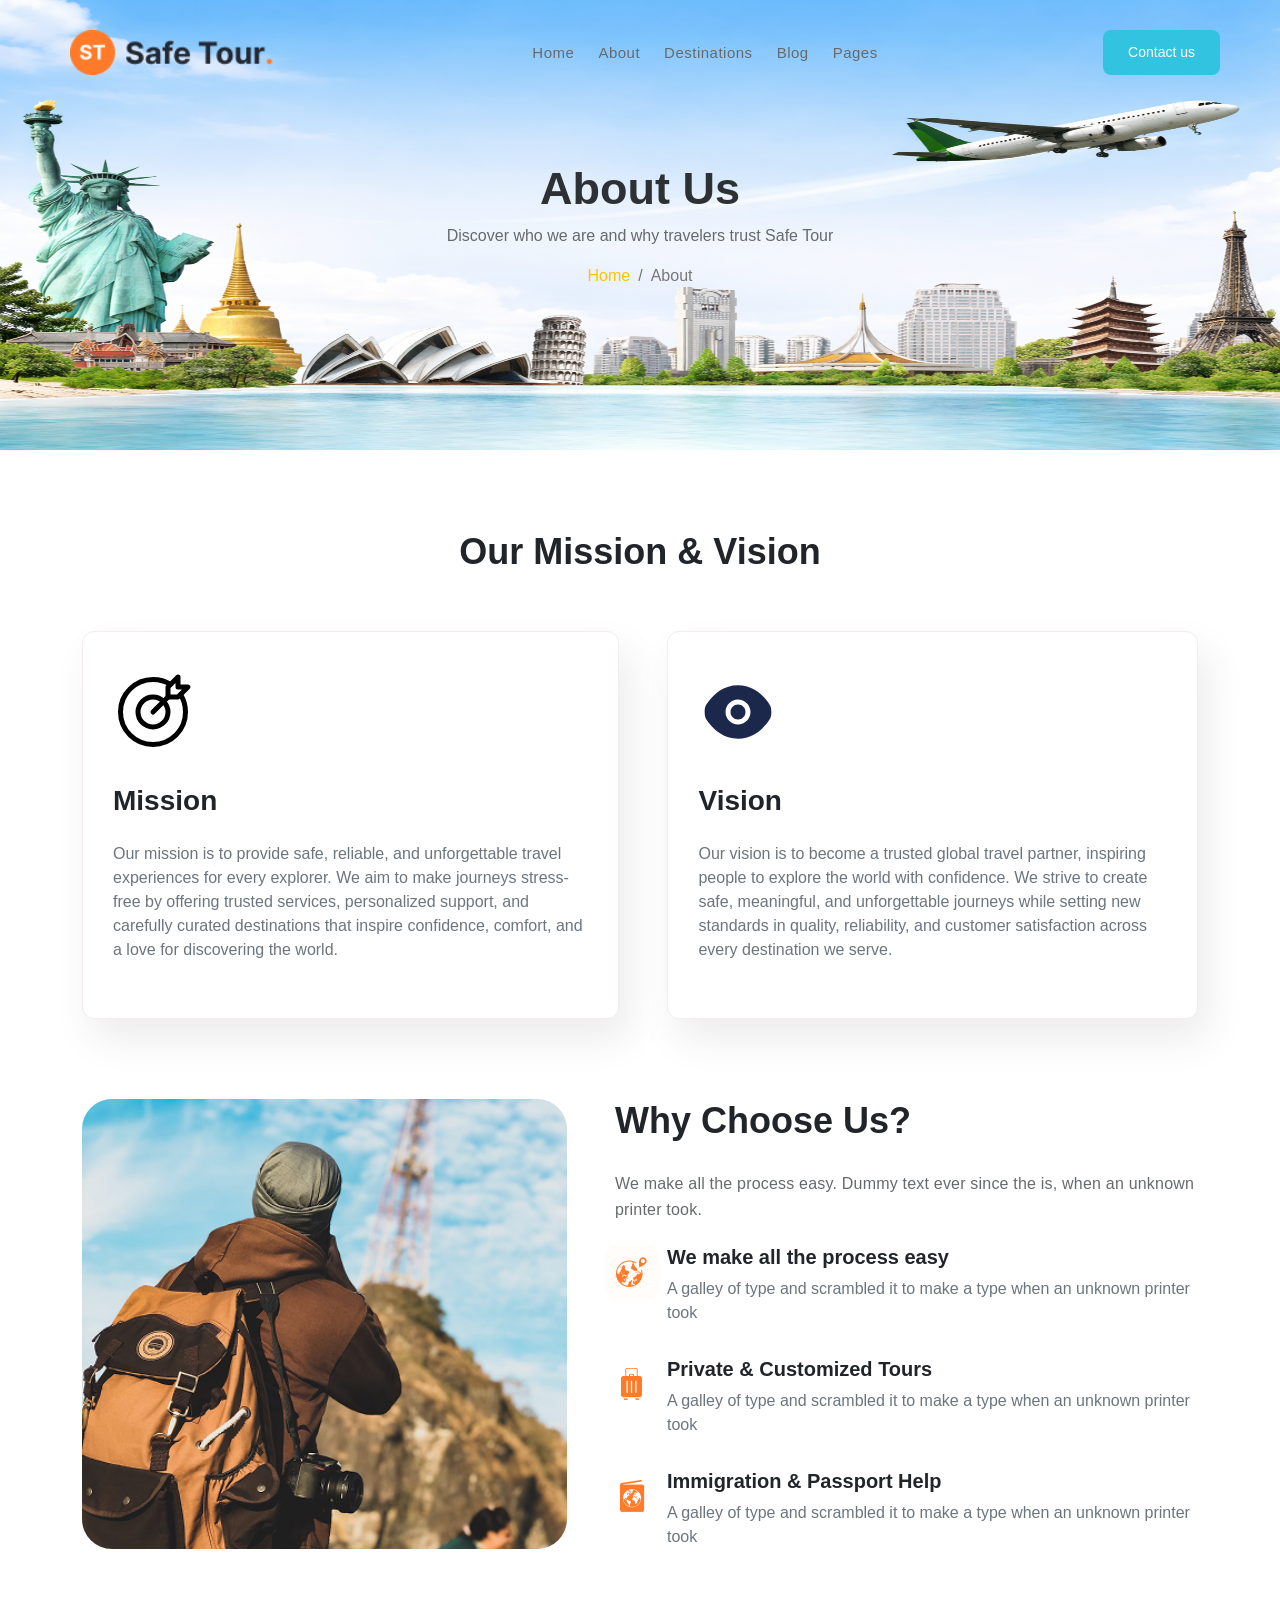
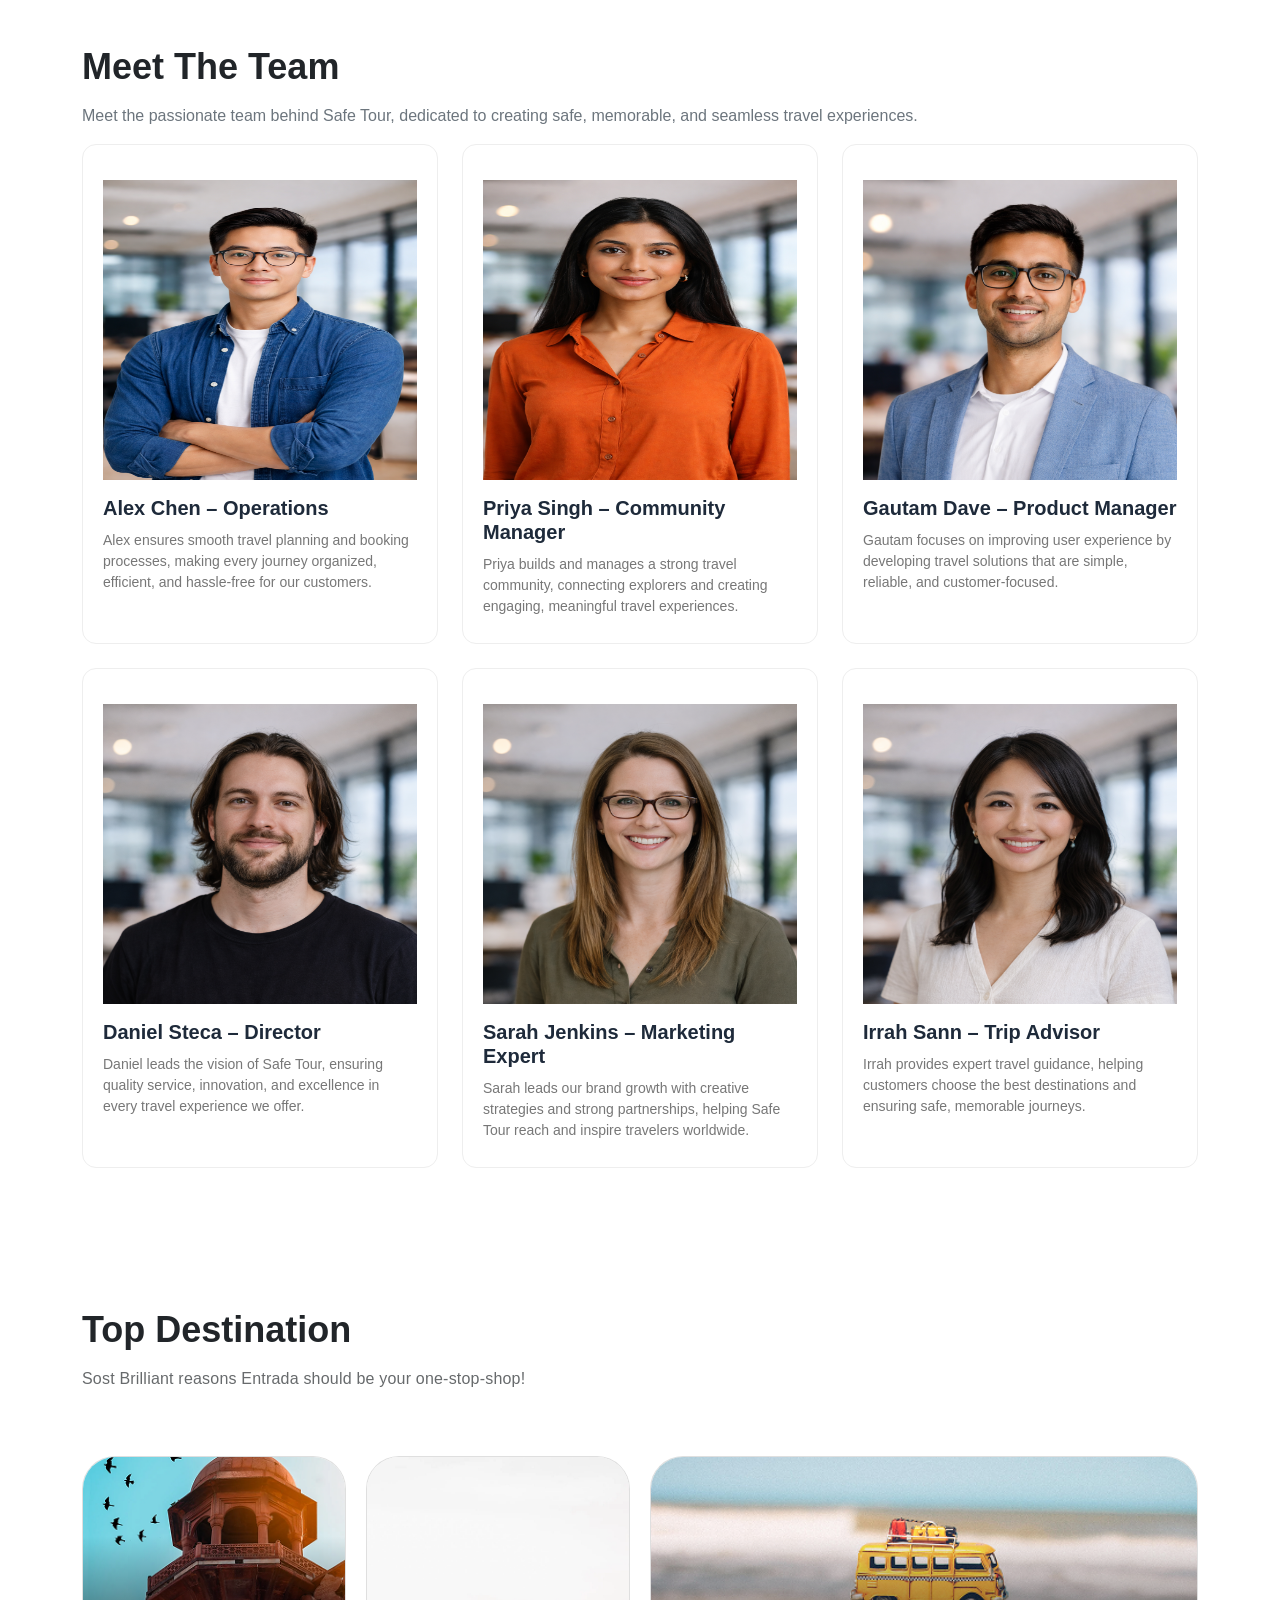
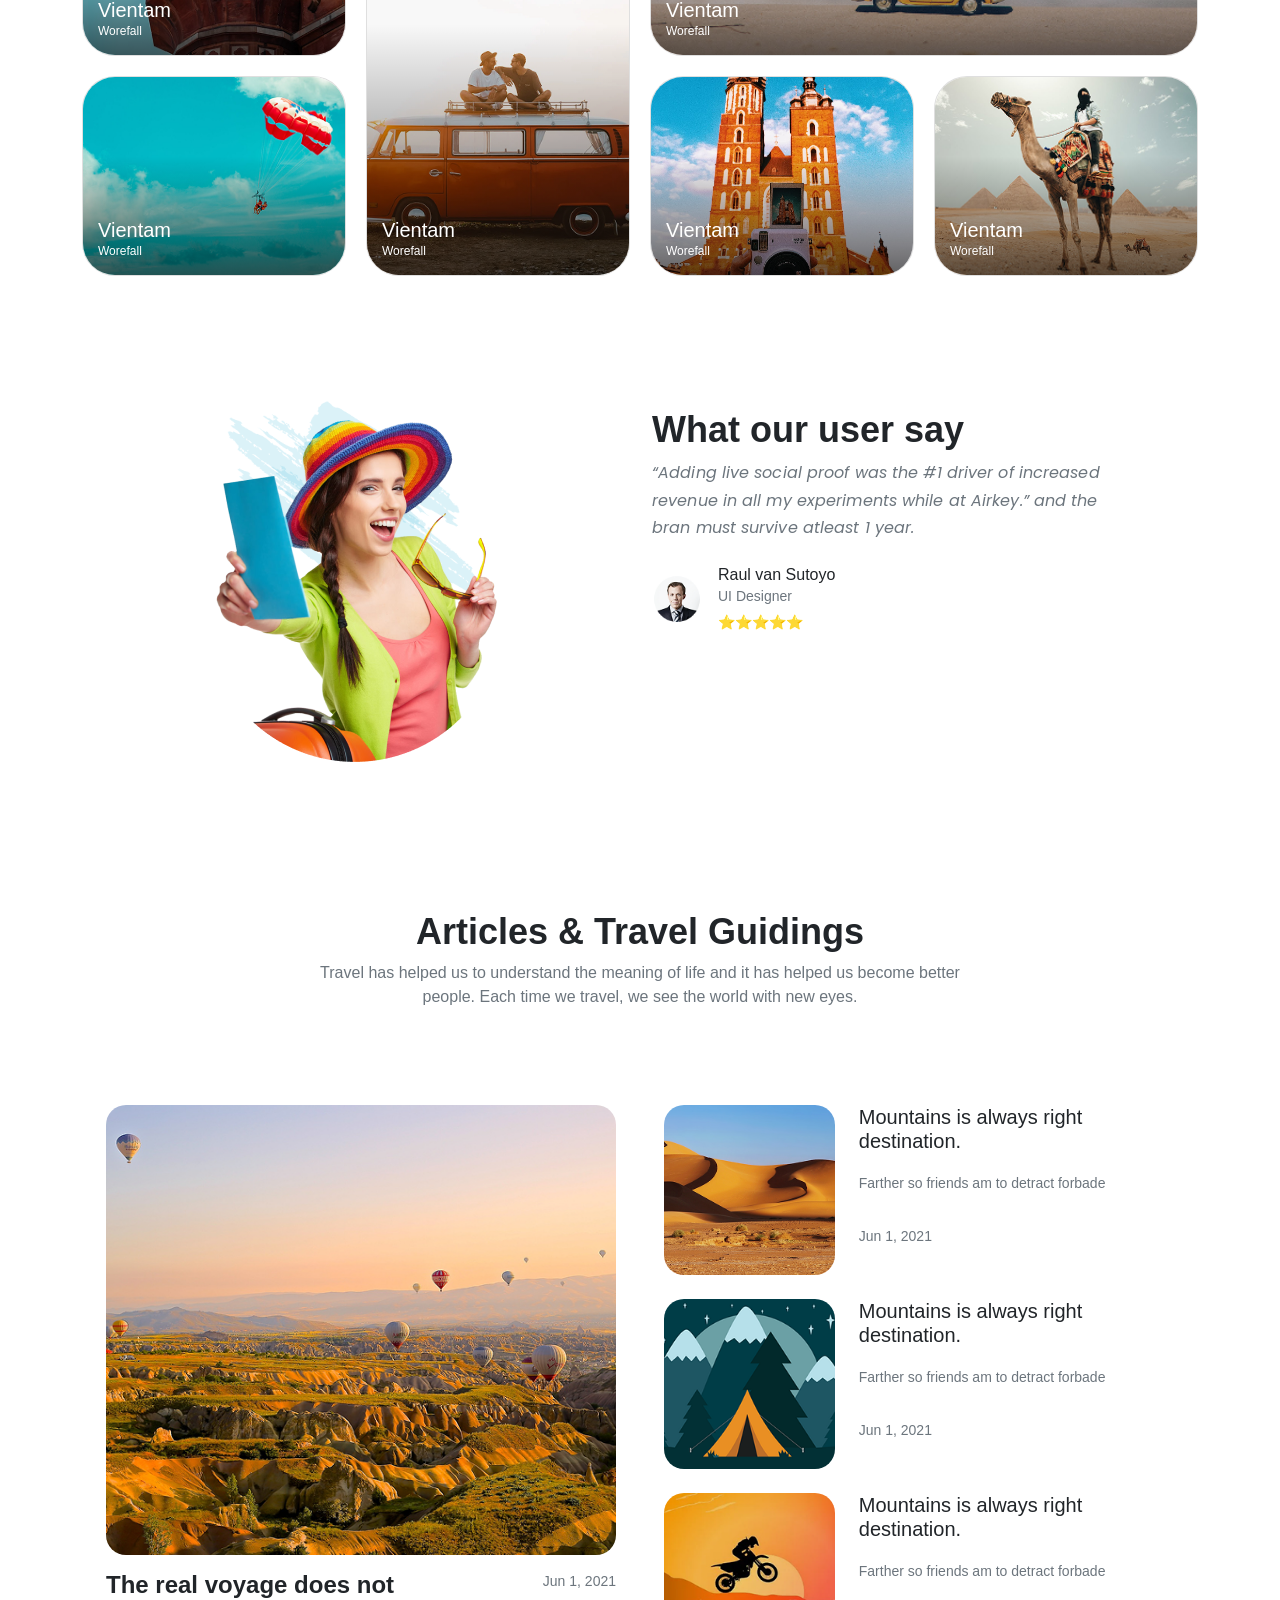
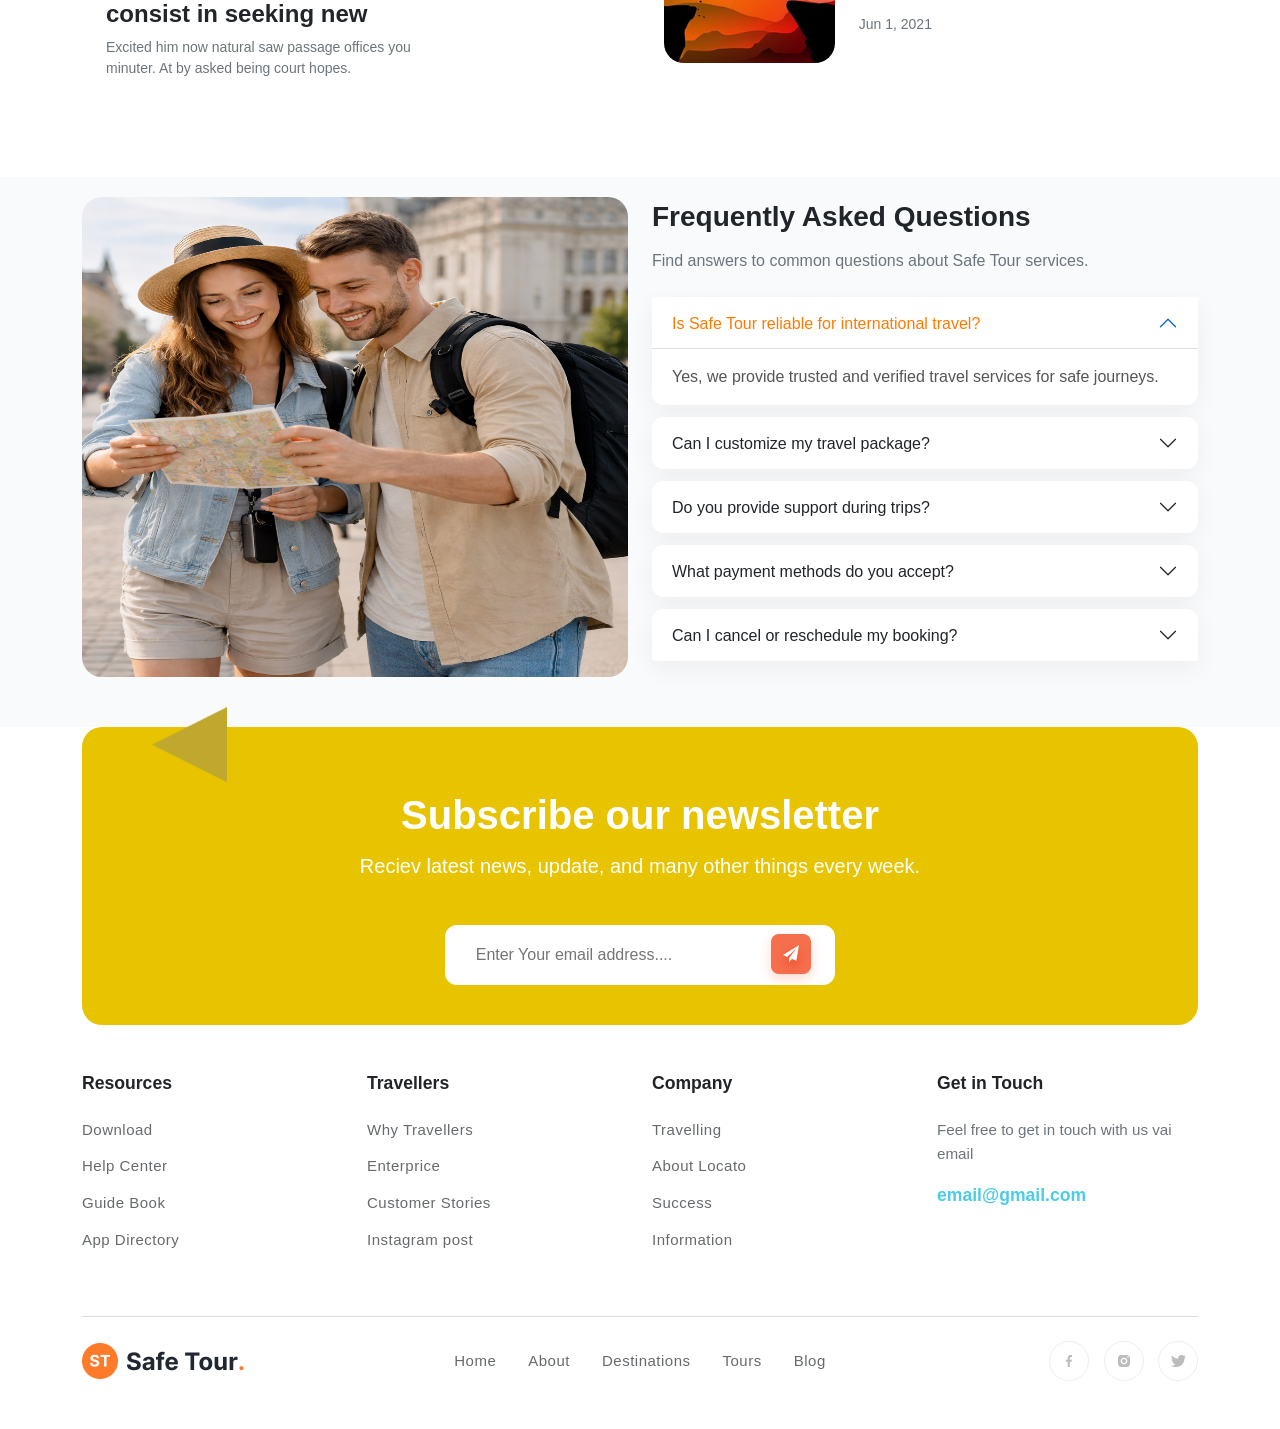
==== commit f4a18849: "message" ====
--- a/about.html
+++ b/about.html
@@ -30,7 +30,7 @@
 
   <body>
     <header>
-      <div class="container d-flex justify-content-between align-items-center ">
+      <div class="container d-flex justify-content-between align-items-center px-3 px-lg-0">
         <figure class="d-flex logo-con gap-2 mb-0">
           <img src="./Assets/images/Logo-f.png" alt="Safe Tour Logo" />
         </figure>
@@ -41,11 +41,11 @@
             <li><a href="./about.html" class="text-decoration-none">About</a></li>
             <li><a href="./destinations.html" class="text-decoration-none">Destinations</a></li>
             <li><a href="./blogs.html" class="text-decoration-none">Blog</a></li>
-            <li><a href="#" class="text-decoration-none">Pages</a></li>
+            <li><a href="./Vietnam-tour.html" class="text-decoration-none">Pages</a></li>
           </ul>
         </nav>
 
-        <a href="#" class="header-btn text-decoration-none">Contact us</a>
+        <a href="./contact.html" class="header-btn text-decoration-none">Contact us</a>
 
         <div class="toggle-btn resp-pd" id="burger" role="button" aria-label="Menu">
           <span></span>
@@ -54,6 +54,7 @@
         </div>
       </div>
     </header>
+
 
 
     <main class="m-0 p-0">
@@ -83,7 +84,7 @@
 
 <section class="mission-container">
  <div class="mv-heading">
-  <h2 class="tour-heading text-start text-lg-center">Our Mission & Vision</h2>
+  <h2 class="tour-heading text-start text-lg-center  px-4  px-lg-0">Our Mission & Vision</h2>
  </div>
   <div class="container d-flex flex-column flex-lg-row gap-5 justify-content-evenly">
     <article class="d-flex flex-column gap-3 mv-card">
@@ -362,7 +363,7 @@
       <!-- Articles & Travel Guidings -->
 
       <section class="article-container py-5">
-        <div class="container">
+        <div class="container overflow-hidden">
           <div class="text-lg-center text-sm-start mb-5">
             <h3 class="tour-heading">Articles & Travel Guidings</h3>
             <p class="text-muted mx-lg-auto w-sm-100 art-para">
@@ -373,7 +374,7 @@
           </div>
 
           <div
-            class="row g-5 align-items-start justify-content-between mt-lg-4"
+            class="row g-5 align-items-start justify-content-between mt-lg-4 m-0 p-0"
           >
             <!-- left -->
             <div class="col-lg-6">
--- a/Assets/css/header.css
+++ b/Assets/css/header.css
@@ -204,8 +204,7 @@
 @media (max-width: 576px){
 
   header{
-    padding: 20px 0;
-    padding-right: 0px !important;
+    padding: 12px 0;
   }
 
  
@@ -216,9 +215,9 @@
   margin-left: 0px;
 }
 
-.resp-pd{
+/* .resp-pd{
   padding-right: 25px !important;
-}
+} */
 
   
 
--- a/Assets/css/style.css
+++ b/Assets/css/style.css
@@ -24,8 +24,7 @@
 
 @media (max-width: 576px) {
   .container{
-  padding-right: 0px !important;
-  margin-right: -10px !important;
-}
-
+  margin-right: 12px !important;
+  margin-left: 5px !important;
+  }
 }
--- a/Assets/css/our-tour.css
+++ b/Assets/css/our-tour.css
@@ -77,7 +77,7 @@
 @media (max-width: 576px){
 
   .tour-section{
-    padding: 50px 0;
+    padding: 50px 12px;
   }
 
   .tour-title{
--- a/Assets/css/inner-pages css/inn-about.css
+++ b/Assets/css/inner-pages css/inn-about.css
@@ -149,4 +149,7 @@
             padding-right: 0px !important;
         margin-right: -10px !important;
   }
+  .mission-container{
+  padding:30px 0px 80px 0px;
+}
 }
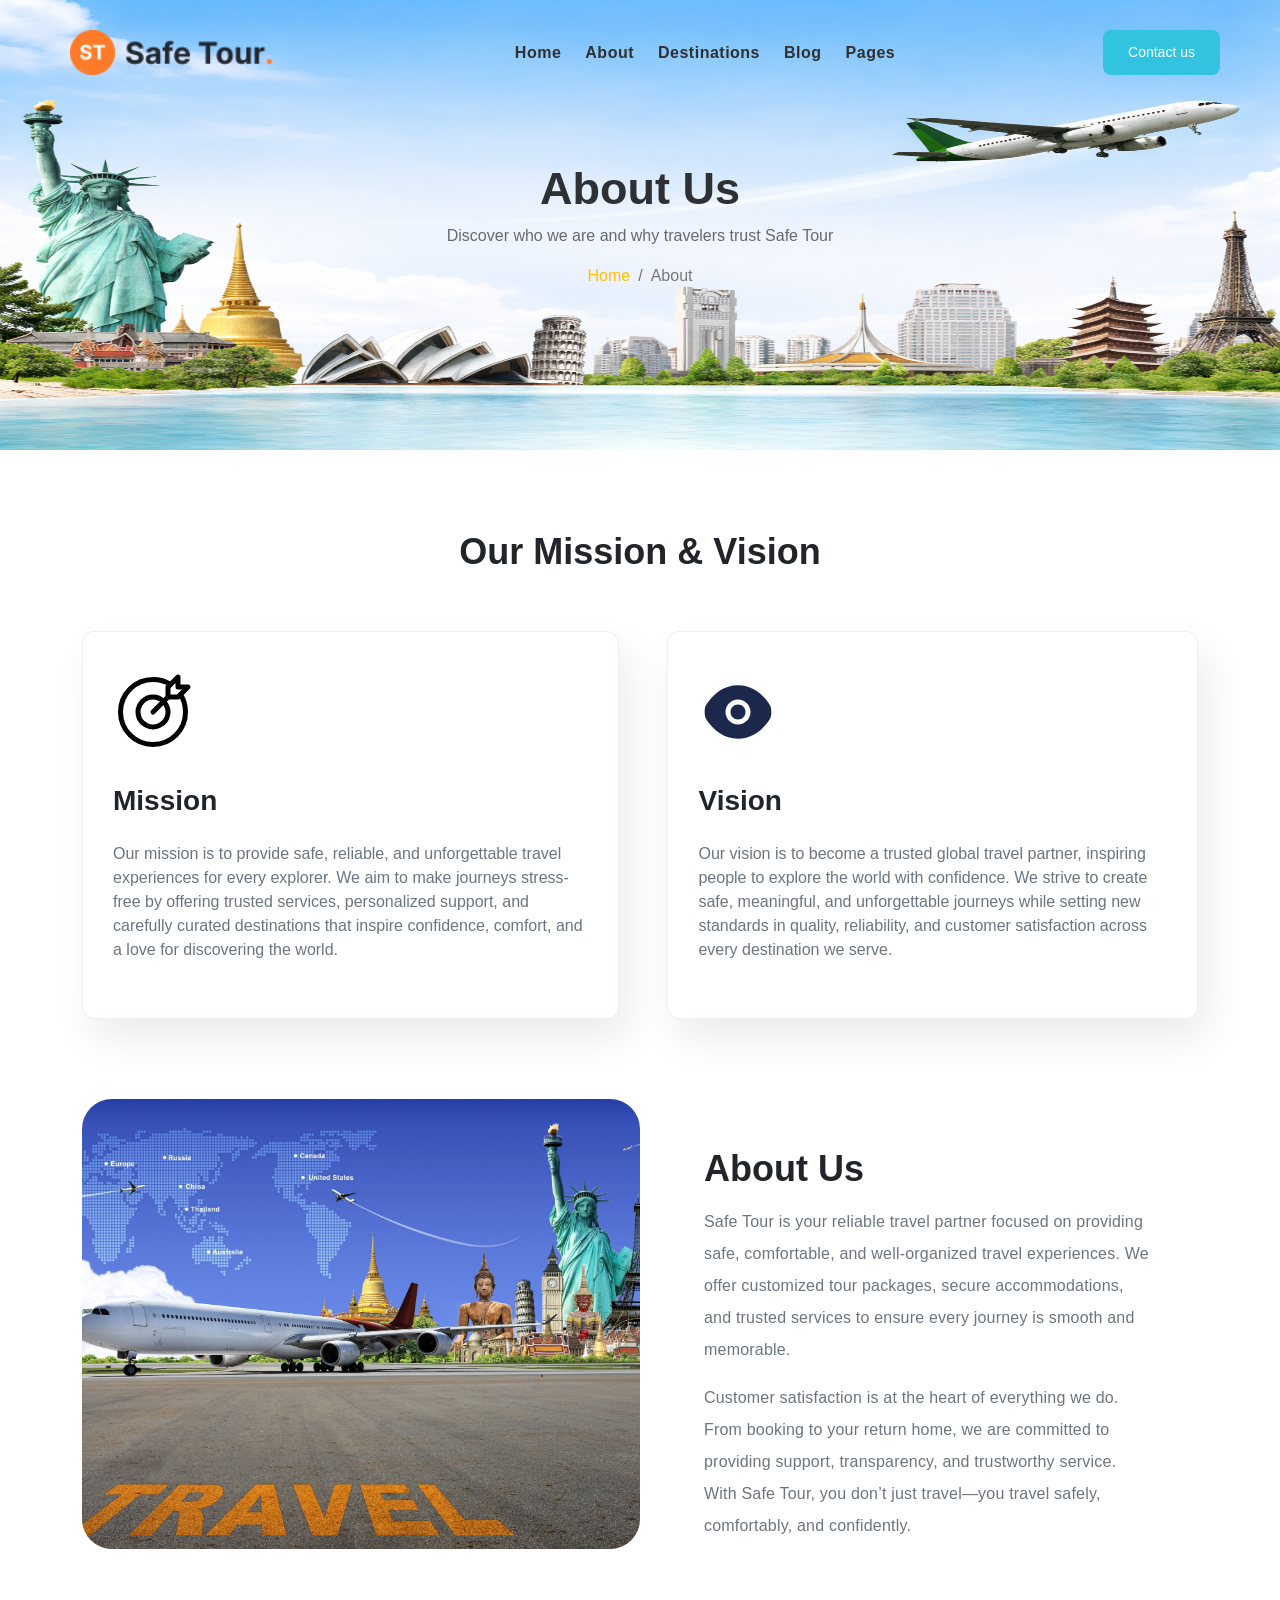
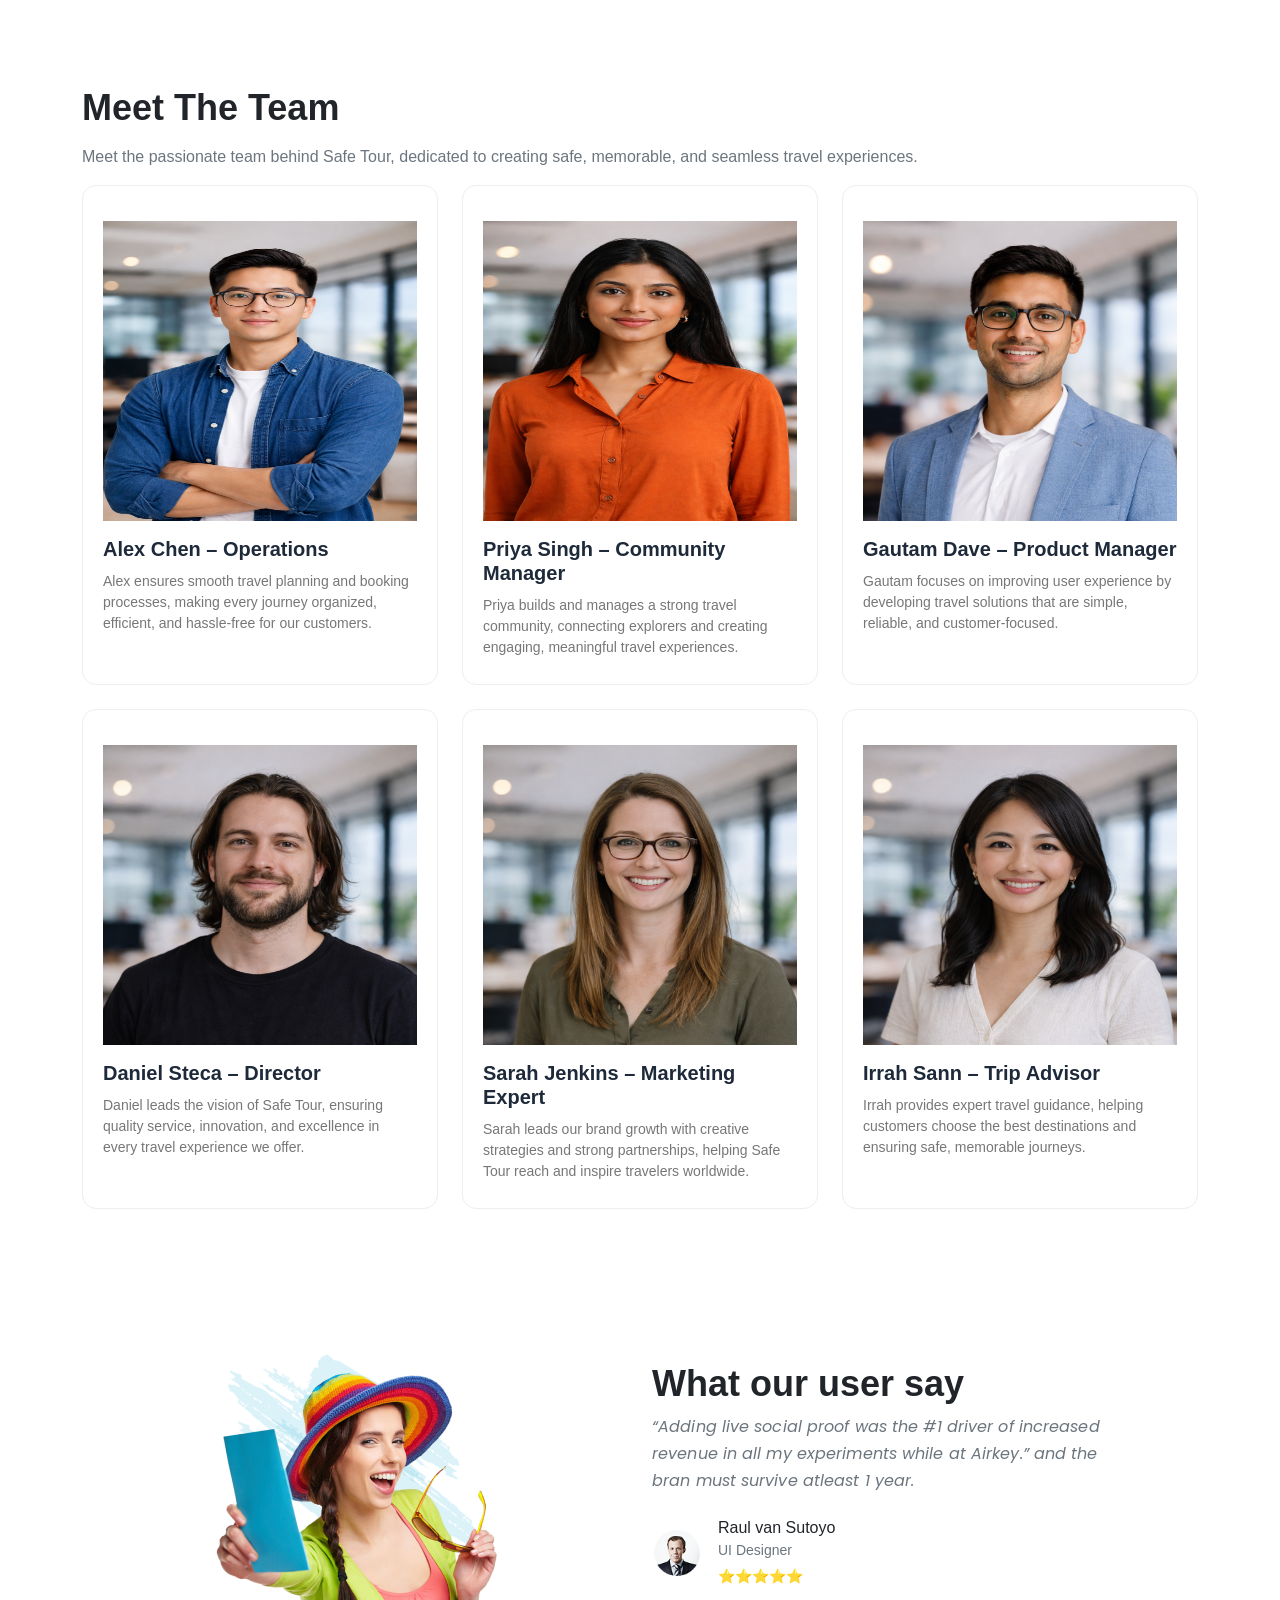
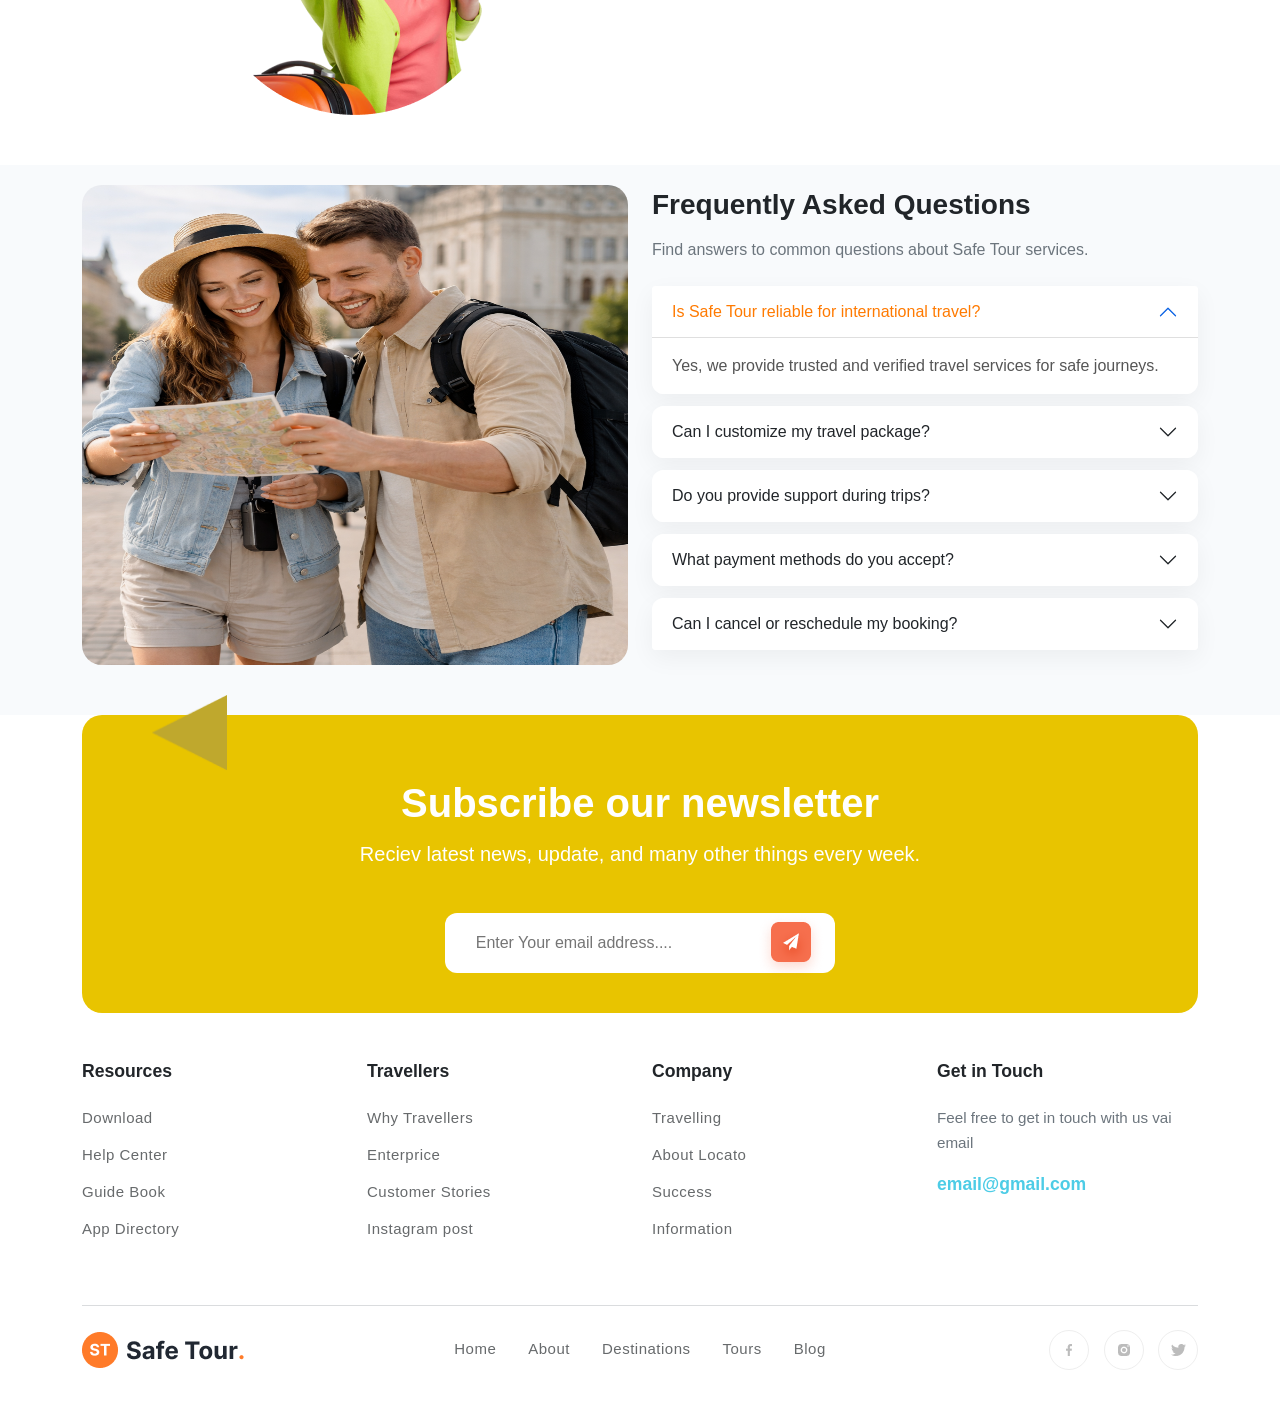
==== commit b4d42659: "changes" ====
--- a/about.html
+++ b/about.html
@@ -90,13 +90,13 @@
     <article class="d-flex flex-column gap-3 mv-card">
       <figure class="w-25 mv-img"><img src="./Assets/images/misson.svg" alt=""></figure>
        <h3 class="fw-bold">Mission</h3>
-       <p class="text-muted">Our mission is to provide safe, reliable, and unforgettable travel experiences for every explorer. We aim to make journeys stress-free by offering trusted services, personalized support, and carefully curated destinations that inspire confidence, comfort, and a love for discovering the world.
+       <p class="text-muted lh-md">Our mission is to provide safe, reliable, and unforgettable travel experiences for every explorer. We aim to make journeys stress-free by offering trusted services, personalized support, and carefully curated destinations that inspire confidence, comfort, and a love for discovering the world.
 </p>
     </article>
     <article class="d-flex flex-column gap-3 mv-card">
       <figure class="w-25 mv-img"><img src="./Assets/images/vision.svg" alt=""></figure>
       <h3 class="fw-bold">Vision</h3>
-      <p class="text-muted">Our vision is to become a trusted global travel partner, inspiring people to explore the world with confidence. We strive to create safe, meaningful, and unforgettable journeys while setting new standards in quality, reliability, and customer satisfaction across every destination we serve.
+      <p class="text-muted lh-md">Our vision is to become a trusted global travel partner, inspiring people to explore the world with confidence. We strive to create safe, meaningful, and unforgettable journeys while setting new standards in quality, reliability, and customer satisfaction across every destination we serve.
 </p>
     </article>
   </div>
@@ -104,61 +104,27 @@
 
 <!-- why choose as -->
 
- <section class="container d-flex flex-lg-row flex-column gap-5 ">
-        <figure class="choose-sec-img">
-          <img src="./Assets/images/why-choose-img.png" alt="" />
+ <section class="container d-flex flex-lg-row flex-column gap-3 ">
+        <figure class="choose-sec-img col-12 col-lg-6">
+          <img src="./Assets/images/about-us-img.jpg" alt="" class="img-fluid w-100"/>
         </figure>
-        <div class="d-flex flex-column flex-wrap justify-content-between">
-          <h2 class="tour-heading">Why Choose Us?</h2>
-          <p class="tour-desc">
-            We make all the process easy. Dummy text ever since the is, when an
-            unknown printer took.
-          </p>
-          <ul class="list-con d-flex justify-content-between flex-column gap-3 m-0 p-0">
-            <li
-              class="d-flex gap-2 flex-row align-items-start justify-content-center"
-            >
-              <figure>
-                <img src="./Assets/images/choose-Icon-1.png" alt="" />
-              </figure>
-              <div class="d-flex flex-column pl-2">
-                <h4 class="fs-5 fw-bold">We make all the process easy</h4>
-                <p class="text-muted">
-                  A galley of type and scrambled it to make a type when an
-                  unknown printer took
-                </p>
-              </div>
-            </li>
-            <li
-              class="d-flex gap-2 flex-row align-items-start justify-content-center"
-            >
-              <figure>
-                <img src="./Assets/images/choose-Icon-2.png" alt="" />
-              </figure>
-              <div class="d-flex flex-column pl-2">
-                <h4 class="fs-5 fw-bold">Private & Customized Tours</h4>
-                <p class="text-muted">
-                  A galley of type and scrambled it to make a type when an
-                  unknown printer took
-                </p>
-              </div>
-            </li>
-            <li
-              class="d-flex gap-2 flex-row align-items-start justify-content-center"
-            >
-              <figure>
-                <img src="./Assets/images/choose-Icon-3.png" alt="" />
-              </figure>
-              <div class="d-flex flex-column pl-2">
-                <h4 class="fs-5 fw-bold">Immigration & Passport Help</h4>
-                <p class="text-muted">
-                  A galley of type and scrambled it to make a type when an
-                  unknown printer took
-                </p>
-              </div>
-            </li>
-          </ul>
-        </div>
+        <div class="d-flex flex-column flex-wrap p-1 p-lg-5 rounded-4" 
+    >
+
+  <h2 class="tour-heading fw-bold mb-3 position-relative">
+    About Us
+   
+  </h2>
+
+  <p class="tour-desc text-muted lh-lg mt-0">
+    Safe Tour is your reliable travel partner focused on providing safe, comfortable, and well-organized travel experiences. We offer customized tour packages, secure accommodations, and trusted services to ensure every journey is smooth and memorable.
+  </p>
+
+  <p class="tour-desc text-muted lh-lg mt-0">
+    Customer satisfaction is at the heart of everything we do. From booking to your return home, we are committed to providing support, transparency, and trustworthy service. With Safe Tour, you don’t just travel—you travel safely, comfortably, and confidently.
+  </p>
+
+</div>
       </section>
 
 <!--our team  -->
@@ -241,76 +207,6 @@
   </div>
 </section>
 
-<!-- top destination -->
-
-   <section class="gallery-section">
-        <div class="container">
-          <div
-            class="tour-top-sec d-flex justify-content-between align-items-center flex-wrap mb-5"
-          >
-            <div class="col-lg-5">
-              <h2 class="tour-heading">Top Destination</h2>
-              <p class="tour-desc">
-                Sost Brilliant reasons Entrada should be your one-stop-shop!
-              </p>
-            </div>
-            <a href="#" class="btn btn-color-dis text-white px-4 py-3"
-              >See all destination</a
-            >
-          </div>
-          <div>
-            <div class="grid">
-              <div class="card big">
-                <img src="./Assets/images/top-destination-img-1.png" />
-                <div class="overlay">
-                  <h4>Vientam</h4>
-                  <p>Worefall</p>
-                </div>
-              </div>
-
-              <div class="card tall">
-                <img src="./Assets/images/top-destination-img-2.png" />
-                <div class="overlay">
-                  <h4>Vientam</h4>
-                  <p>Worefall</p>
-                </div>
-              </div>
-
-              <div class="card wide">
-                <img src="./Assets/images/top-destination-img-3.png" />
-                <div class="overlay">
-                  <h4>Vientam</h4>
-                  <p>Worefall</p>
-                </div>
-              </div>
-
-              <div class="card">
-                <img src="./Assets/images/top-destination-img-4.png" />
-                <div class="overlay">
-                  <h4>Vientam</h4>
-                  <p>Worefall</p>
-                </div>
-              </div>
-
-              <div class="card">
-                <img src="./Assets/images/top-destination-img-5.png" />
-                <div class="overlay">
-                  <h4>Vientam</h4>
-                  <p>Worefall</p>
-                </div>
-              </div>
-
-              <div class="card">
-                <img src="./Assets/images/top-destination-img-6.png" />
-                <div class="overlay">
-                  <h4>Vientam</h4>
-                  <p>Worefall</p>
-                </div>
-              </div>
-            </div>
-          </div>
-        </div>
-      </section>
 
       <!-- What our user say -->
 
@@ -359,131 +255,6 @@
           </div>
         </div>
       </section>   
-
-      <!-- Articles & Travel Guidings -->
-
-      <section class="article-container py-5">
-        <div class="container overflow-hidden">
-          <div class="text-lg-center text-sm-start mb-5">
-            <h3 class="tour-heading">Articles & Travel Guidings</h3>
-            <p class="text-muted mx-lg-auto w-sm-100 art-para">
-              Travel has helped us to understand the meaning of life and it has
-              helped us become better people. Each time we travel, we see the
-              world with new eyes.
-            </p>
-          </div>
-
-          <div
-            class="row g-5 align-items-start justify-content-between mt-lg-4 m-0 p-0"
-          >
-            <!-- left -->
-            <div class="col-lg-6">
-              <div class="art-main-card">
-                <figure class="art-main-img mb-3">
-                  <img
-                    src="./Assets/images/article-1.png"
-                    class="img-fluid"
-                    alt=""
-                  />
-                </figure>
-
-                <div
-                  class="d-flex justify-content-between align-items-start art-img-content-gap"
-                >
-                  <div class="w-60">
-                    <h4 class="fw-bold mb-2">
-                      The real voyage does not consist in seeking new
-                    </h4>
-                    <p class="text-muted mb-0 small">
-                      Excited him now natural saw passage offices you minuter.
-                      At by asked being court hopes.
-                    </p>
-                  </div>
-
-                  <p class="text-muted small mb-0 text-nowrap">Jun 1, 2021</p>
-                </div>
-              </div>
-            </div>
-
-            <!-- right -->
-            <div
-              class="col-lg-6 col-sm-12 d-flex flex-column gap-4 w-lg-50 w-sm-100 align-items-center"
-            >
-              <div
-                class="d-flex gap-4 flex-column flex-sm-row align-items-start justify-content-center w-100"
-              >
-                <div class="art-img w-lg-50 w-sm-100">
-                  <img src="./Assets/images/article-2.png" class="" alt="" />
-                </div>
-
-                <div
-                  class="d-flex gap-4 flex-lg-column justify-content-between h-100 flex-grow-1"
-                >
-                  <div
-                    class="d-flex flex-column justify-content-between gap-lg-3 text-start"
-                  >
-                    <h6 class="fw-semibold fs-5 mb-1">
-                      Mountains is always right destination.
-                    </h6>
-                    <p class="text-muted small mb-2">
-                      Farther so friends am to detract forbade
-                    </p>
-                  </div>
-                  <p class="text-muted small mb-0">Jun 1, 2021</p>
-                </div>
-              </div>
-
-              <div
-                class="d-flex gap-4 flex-column flex-sm-row align-items-start justify-content-center w-100"
-              >
-                <div class="art-img w-lg-50 w-sm-100">
-                  <img src="./Assets/images/article-3.png" class="" alt="" />
-                </div>
-
-                <div
-                  class="d-flex gap-4 flex-lg-column justify-content-between h-100 flex-grow-1"
-                >
-                  <div
-                    class="d-flex flex-column justify-content-between gap-lg-3 text-start"
-                  >
-                    <h6 class="fw-semibold fs-5 mb-1">
-                      Mountains is always right destination.
-                    </h6>
-                    <p class="text-muted small mb-2">
-                      Farther so friends am to detract forbade
-                    </p>
-                  </div>
-                  <p class="text-muted small mb-0">Jun 1, 2021</p>
-                </div>
-              </div>
-
-              <div
-                class="d-flex gap-4 flex-column flex-sm-row align-items-start justify-content-center w-100"
-              >
-                <div class="art-img w-lg-50 w-sm-100">
-                  <img src="./Assets/images/article-4.png" class="" alt="" />
-                </div>
-
-                <div
-                  class="d-flex gap-4 flex-lg-column justify-content-between h-100 flex-grow-1"
-                >
-                  <div
-                    class="d-flex flex-column justify-content-between gap-lg-3 text-start"
-                  >
-                    <h6 class="fw-semibold fs-5 mb-1">
-                      Mountains is always right destination.
-                    </h6>
-                    <p class="text-muted small mb-2">
-                      Farther so friends am to detract forbade
-                    </p>
-                  </div>
-                  <p class="text-muted small mb-0">Jun 1, 2021</p>
-                </div>
-              </div>
-            </div>
-          </div>
-        </div>
-      </section>
 
       <!-- FAQ section -->
 
--- a/Assets/css/header.css
+++ b/Assets/css/header.css
@@ -60,10 +60,10 @@
 .nav-links a{
   position: relative;
   display: inline-block;
-  color: rgba(103, 106, 108, 1);
-  font-size: 15px;
+  color: rgb(48, 48, 48);
+  font-size: 16px;
   letter-spacing: 0.5px;
-  font-weight: 500;
+  font-weight: 600;
 }
 
 .nav-links a::after{
@@ -170,6 +170,7 @@
     transform: translateY(0);
     background-color: black;
     height: 100vh;  
+    color: white;
   }
 
   .nav-links{
--- a/Assets/css/style.css
+++ b/Assets/css/style.css
@@ -25,6 +25,6 @@
 @media (max-width: 576px) {
   .container{
   margin-right: 12px !important;
-  margin-left: 5px !important;
+  /* margin-left: 5px !important; */
   }
 }
--- a/Assets/css/our-tour.css
+++ b/Assets/css/our-tour.css
@@ -77,7 +77,7 @@
 @media (max-width: 576px){
 
   .tour-section{
-    padding: 50px 12px;
+    padding: 50px 0px;
   }
 
   .tour-title{
@@ -88,8 +88,7 @@
     font-size: 14px;
   }
   .tour-card{
-    width: 90%;
-    margin: auto;
+    width: 99%;
   }
 
   .tour-card img{
--- a/Assets/css/Articles.css
+++ b/Assets/css/Articles.css
@@ -1,5 +1,5 @@
 .article-container{
-   margin: 50px 0px;
+   margin: 0px 0px 50px;
 }
 
 .art-para{
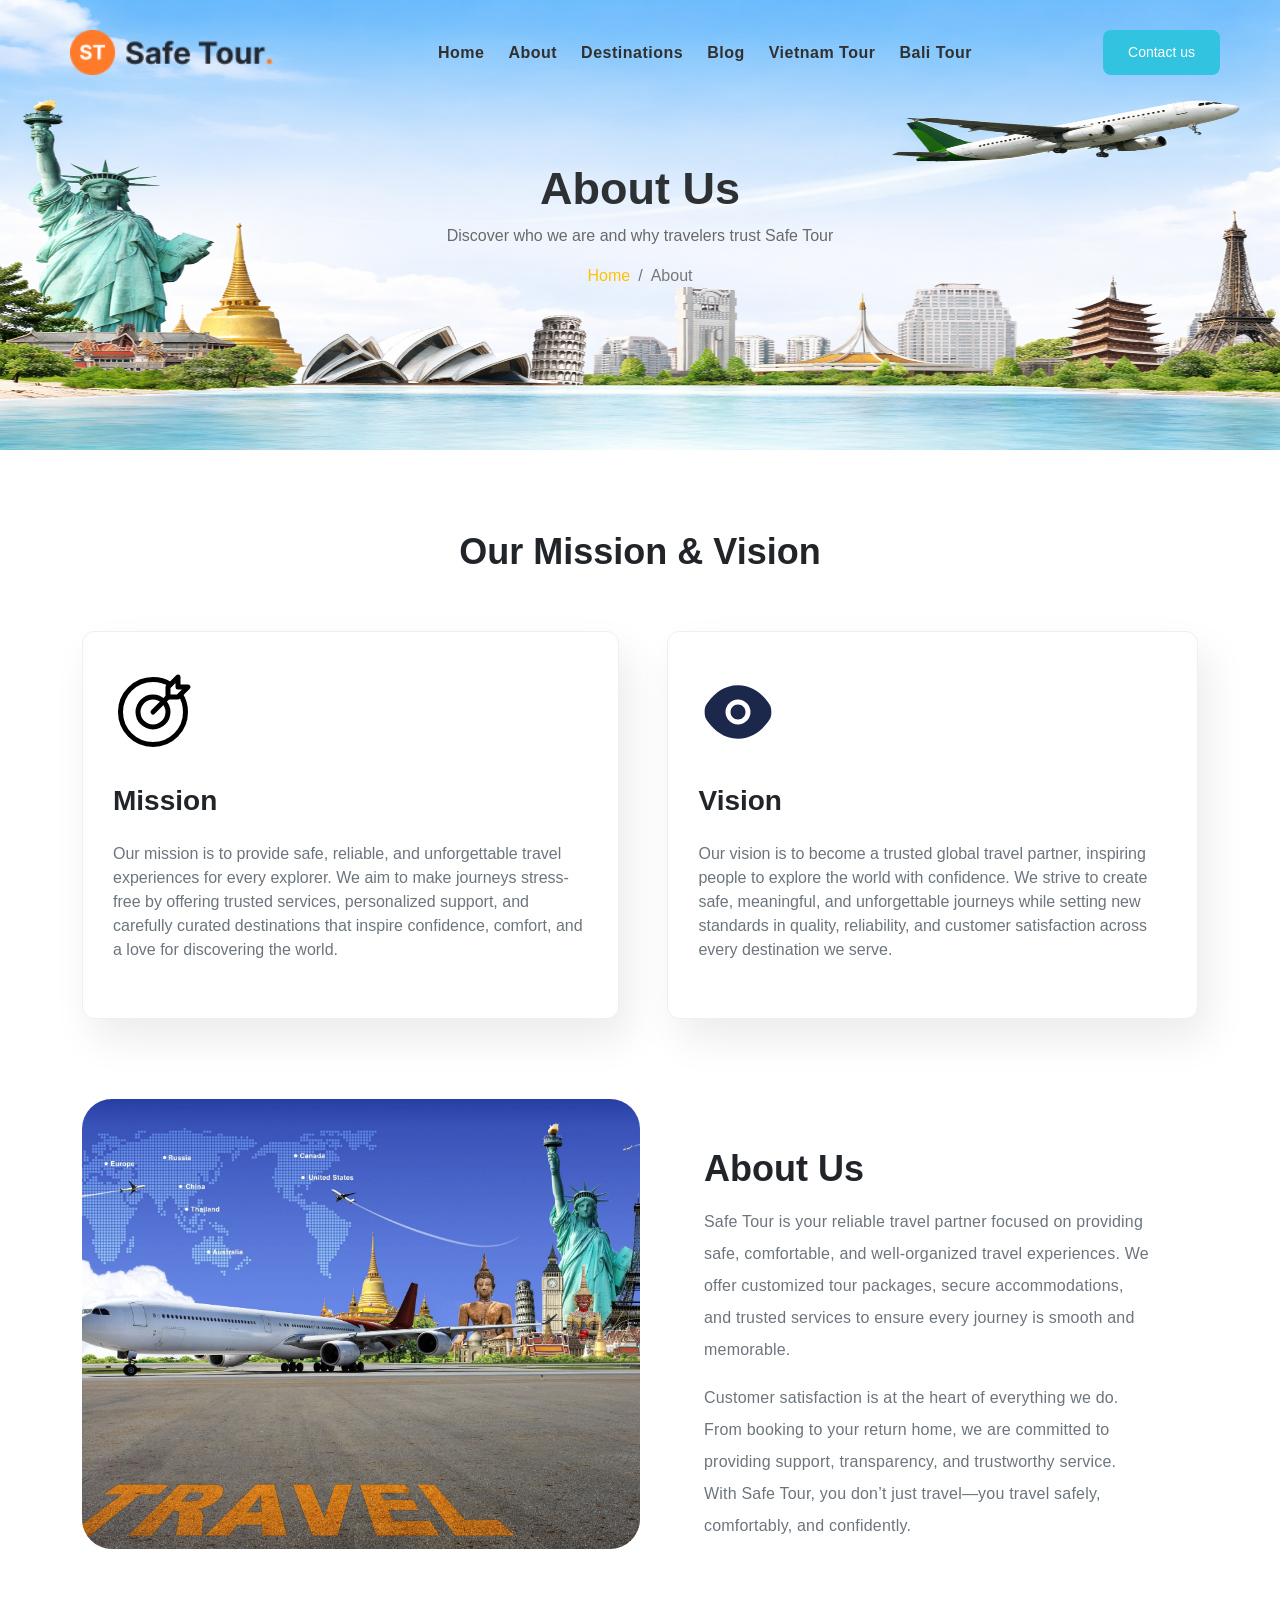
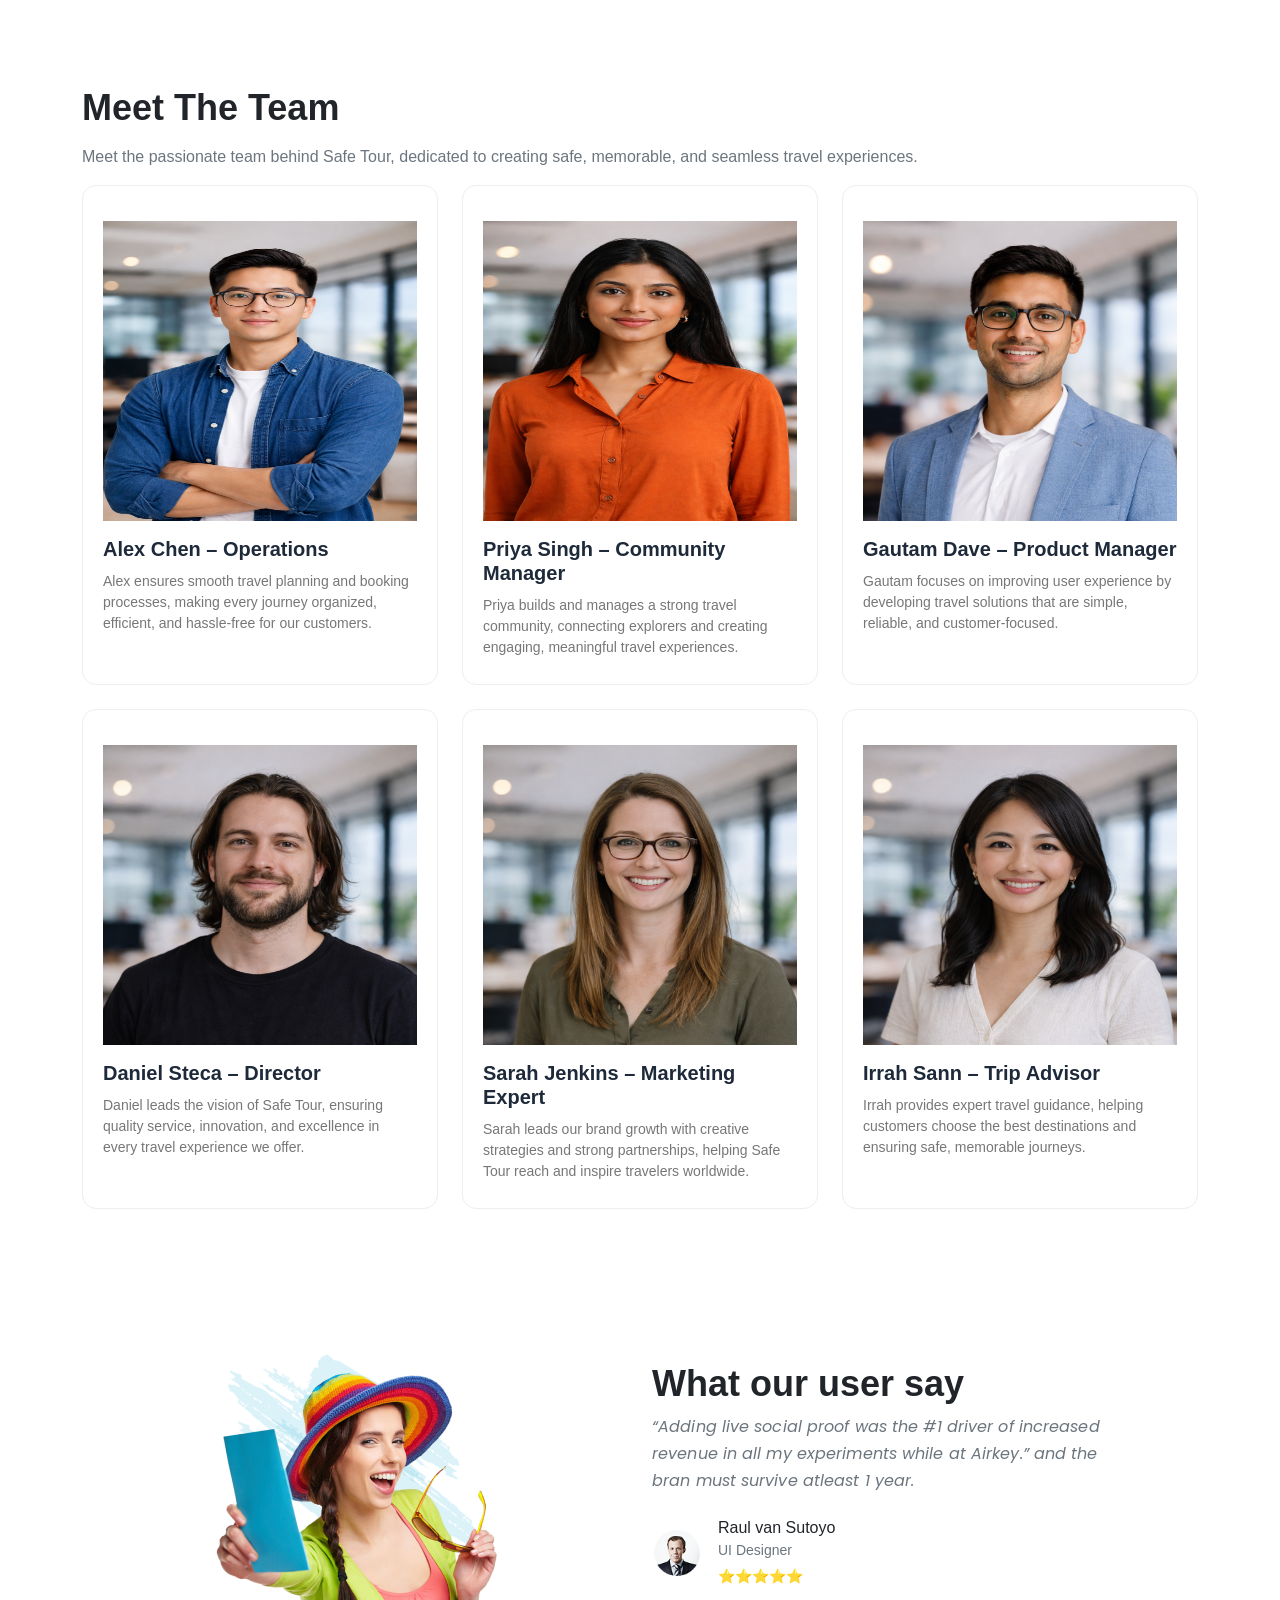
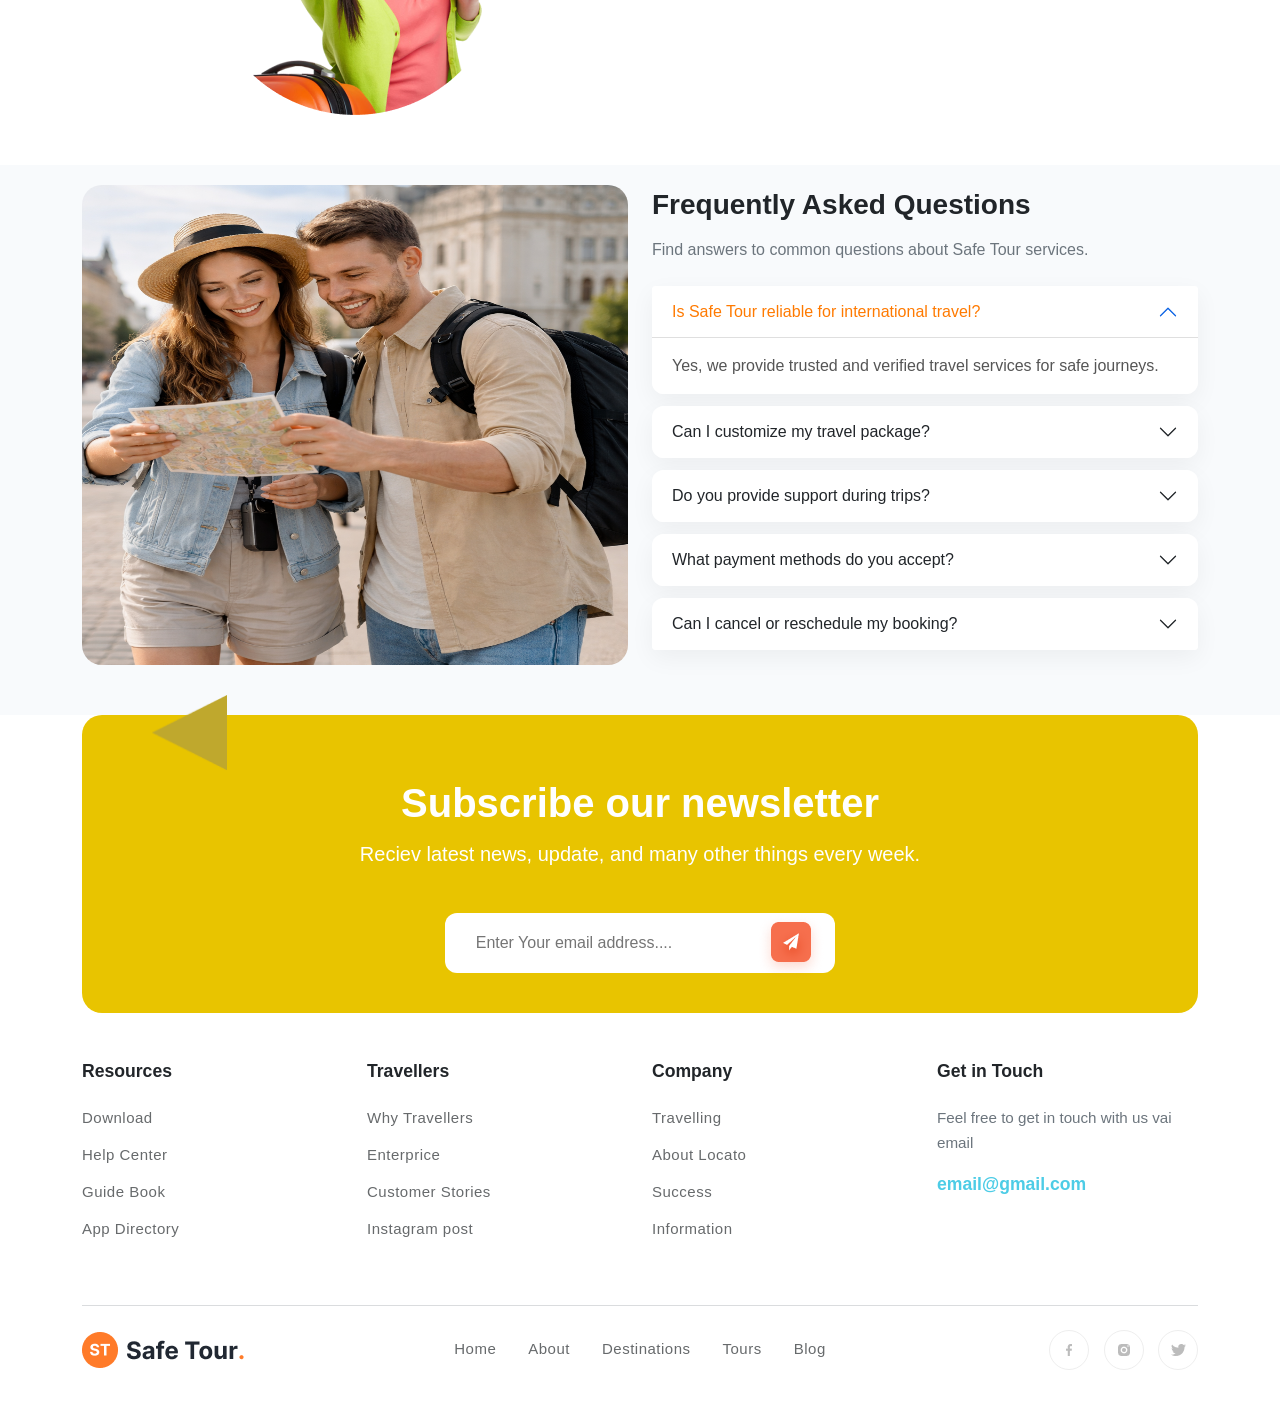
==== commit 46cb7974: "update files" ====
--- a/about.html
+++ b/about.html
@@ -29,7 +29,7 @@
   </head>
 
   <body>
-    <header>
+   <header>
       <div class="container d-flex justify-content-between align-items-center px-3 px-lg-0">
         <figure class="d-flex logo-con gap-2 mb-0">
           <img src="./Assets/images/Logo-f.png" alt="Safe Tour Logo" />
@@ -41,7 +41,13 @@
             <li><a href="./about.html" class="text-decoration-none">About</a></li>
             <li><a href="./destinations.html" class="text-decoration-none">Destinations</a></li>
             <li><a href="./blogs.html" class="text-decoration-none">Blog</a></li>
-            <li><a href="./Vietnam-tour.html" class="text-decoration-none">Pages</a></li>
+            <li><a href="./Vietnam-tour.html" class="text-decoration-none">Vietnam Tour</a></li>
+            <li><a href="./bali-getaway.html" class="text-decoration-none">Bali Tour</a></li>
+              <!-- Mobile only Contact -->
+  <li class="nav-item d-block d-lg-none">
+    <a href="./contact.html" class="header-btn w-100 text-center text-decoration-none">Contact us</a>
+    
+  </li>
           </ul>
         </nav>
 
@@ -70,7 +76,7 @@
     <nav aria-label="breadcrumb">
       <ol class="breadcrumb justify-content-center mb-0">
         <li class="breadcrumb-item">
-          <a href="#" class="text-warning text-decoration-none">Home</a>
+          <a href="./index.html" class="text-warning text-decoration-none">Home</a>
         </li>
         <li class="breadcrumb-item active" aria-current="page">
           About
--- a/Assets/css/header.css
+++ b/Assets/css/header.css
@@ -126,6 +126,7 @@
 .toggle-btn.active span:nth-child(3){
   transform: translateY(-9px) rotate(-45deg);
 }
+
 
 /* Large screens */
 @media (min-width: 1200px){
@@ -162,6 +163,7 @@
     padding: 80px 20px 20px;
     transition: 0.6s ease;
     z-index: 1000;
+    color: white;
   }
 
   .nav-con.active{
@@ -170,7 +172,7 @@
     transform: translateY(0);
     background-color: black;
     height: 100vh;  
-    color: white;
+    color: white !important;
   }
 
   .nav-links{
@@ -183,11 +185,14 @@
 
   .nav-links a{
     font-size: 20px;
-    color: white;
+    color: white !important;
     display: inline-block;
     transition: all 0.3s ease;
   }
-
+.nav-links a:hover{
+  color: white;
+  
+}
   .nav-links li{
     width: 100%;
     padding-bottom: 8px;
@@ -199,6 +204,36 @@
   .header-btn{
     display: none;
   }
+
+  /* drop down */
+    .dropdown-menu-custom {
+    position: static;
+    transform: none;
+    opacity: 1;
+    visibility: visible;
+    box-shadow: none;
+    background: transparent;
+    padding-left: 10px;
+    display: none;
+  }
+
+  .dropdown-menu-custom.show {
+    display: block;
+  }
+
+  .dropdown-menu-custom a {
+    color: white;
+    padding: 8px 0;
+  }
+
+  .dropdown-icon {
+    background: white;
+  }
+  .dropdown-icon {
+    width: 0px;
+    height: 10px;
+}
+
 }
 
 /* Mobile */
@@ -216,10 +251,12 @@
   margin-left: 0px;
 }
 
-/* .resp-pd{
-  padding-right: 25px !important;
-} */
-
+.dropdown-menu-custom.show {
+  display: block;
+  position: static;
+  background: transparent;
+  box-shadow: none;
+}
   
 
  
--- a/Assets/css/style.css
+++ b/Assets/css/style.css
@@ -15,16 +15,14 @@
 
 }
 
-header .container{
-  padding: 0px;
-}
 
 
 
 
-@media (max-width: 576px) {
+
+/* @media (max-width: 576px) {
   .container{
   margin-right: 12px !important;
-  /* margin-left: 5px !important; */
+ 
   }
-}+} */
--- a/Assets/css/our-tour.css
+++ b/Assets/css/our-tour.css
@@ -77,7 +77,7 @@
 @media (max-width: 576px){
 
   .tour-section{
-    padding: 50px 0px;
+    padding: 50px 10px;
   }
 
   .tour-title{
@@ -113,7 +113,6 @@
   }
 
   .tour-top-sec {
-    margin-left: 20px;
-    margin-top: -20px;
+    margin-top: -70px !important;
   }
 }
--- a/Assets/css/why-choose.css
+++ b/Assets/css/why-choose.css
@@ -19,5 +19,6 @@
 }
 .choose-sec-img img{
   height: 300px;
+      border-radius: 15px;
 }
 }
--- a/Assets/css/top-destination.css
+++ b/Assets/css/top-destination.css
@@ -117,15 +117,15 @@
   }
 
   .overlay{
-    bottom: 10px;
-    left: 10px;
+    bottom: 40px;
+    left: 40px;
   }
 
   .overlay h4{
-    font-size: 14px;
+    font-size: 21px;
   }
 
   .overlay p{
-    font-size: 11px;
+    font-size: 15px;
   }
 }
--- a/Assets/css/tour-types.css
+++ b/Assets/css/tour-types.css
@@ -67,7 +67,7 @@
 
 @media (max-width: 576px){
   .tour-type-section{
-    padding: 50px 0;
+    padding: 50px 10px;
   }
 
   .tour-heading{
@@ -76,6 +76,7 @@
 
   .tour-card{
     padding: 25px 15px;
+            background-color: #eeeeee;
   }
 
   .icon{
@@ -84,7 +85,7 @@
   }
 
   .icon img{
-    width: 60px;
-    height: 60px;
+    width: 80px;
+    height: 80px;
   }
 }
--- a/Assets/css/What-our-user-say.css
+++ b/Assets/css/What-our-user-say.css
@@ -70,7 +70,7 @@
 
 @media (max-width: 576px){
   .testimonial-section{
-    padding: 0px 0 20px 0;
+    padding: 0px 10px 20px 10px;
     margin-top: -70px;
   }
 
--- a/Assets/css/inner-pages css/inn-about.css
+++ b/Assets/css/inner-pages css/inn-about.css
@@ -152,4 +152,7 @@
   .mission-container{
   padding:30px 0px 80px 0px;
 }
+.faq-img img {
+  border-radius: 15px;
+}
 }
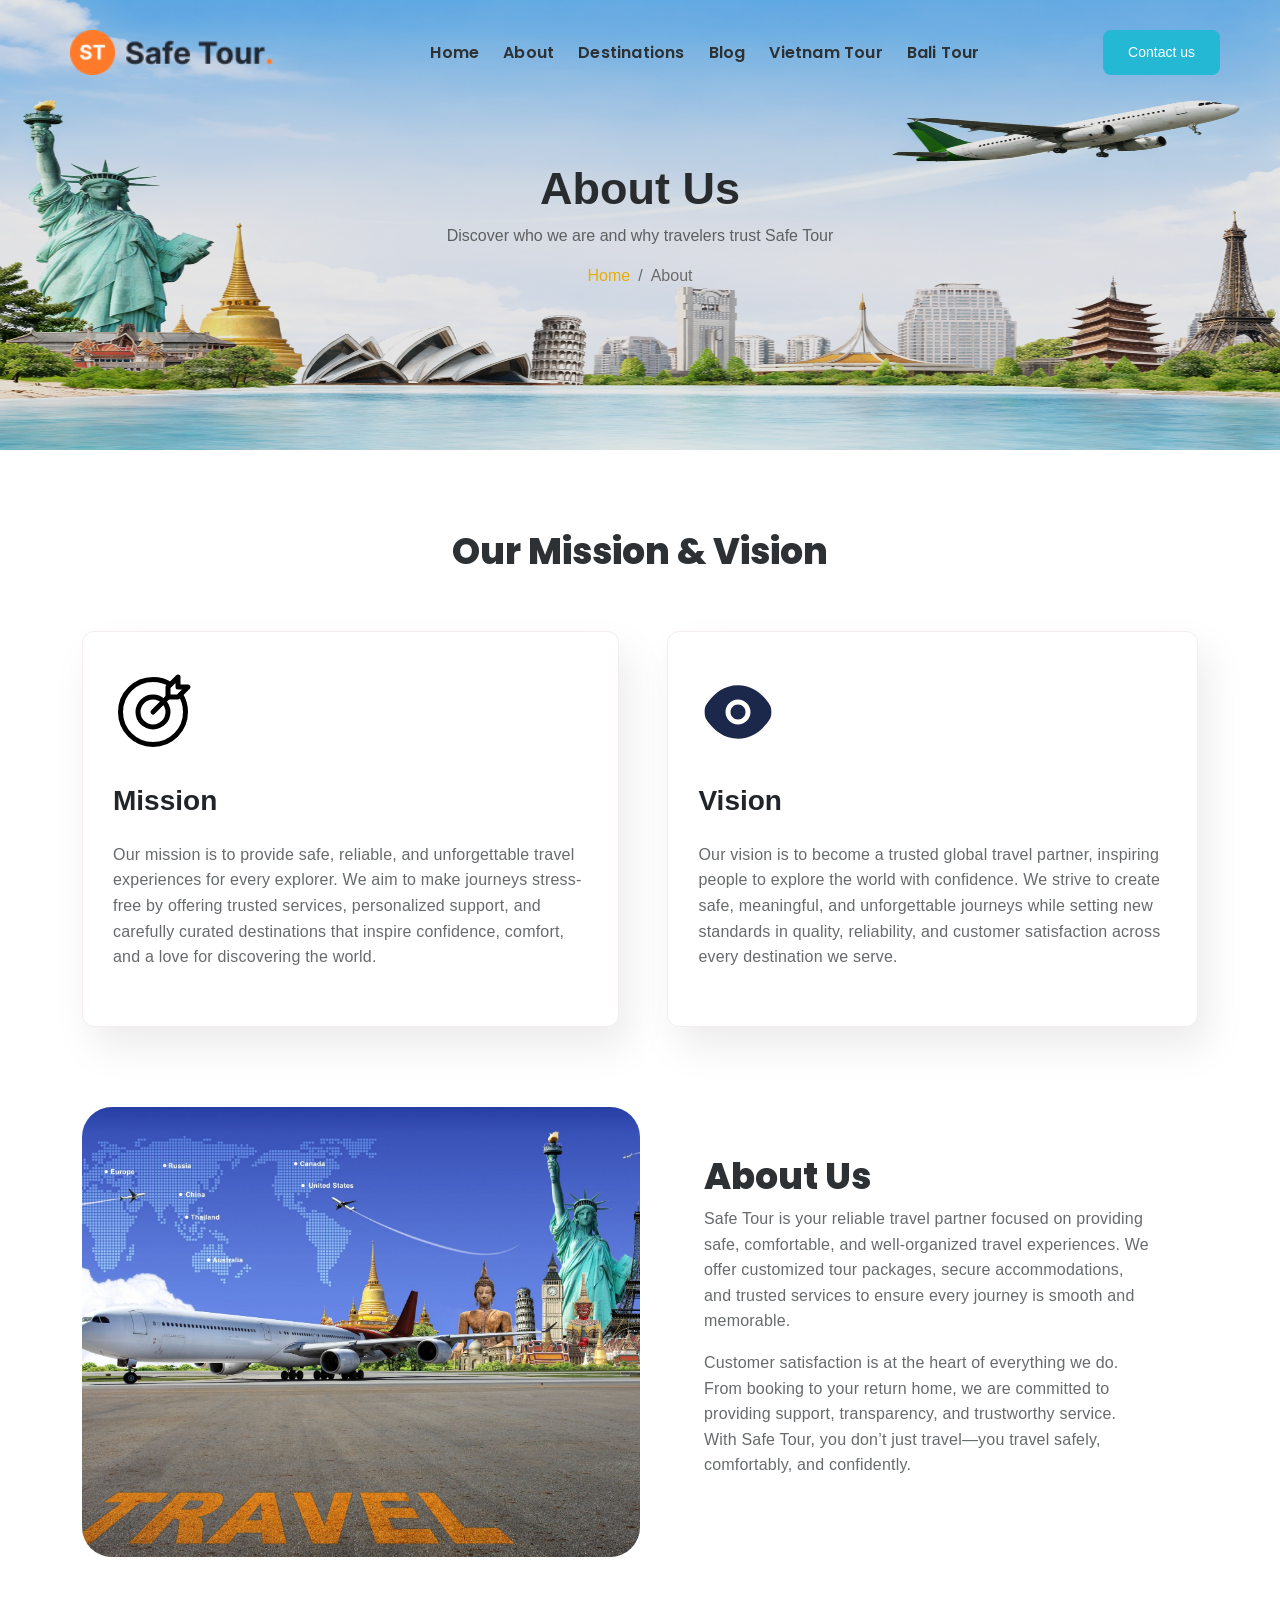
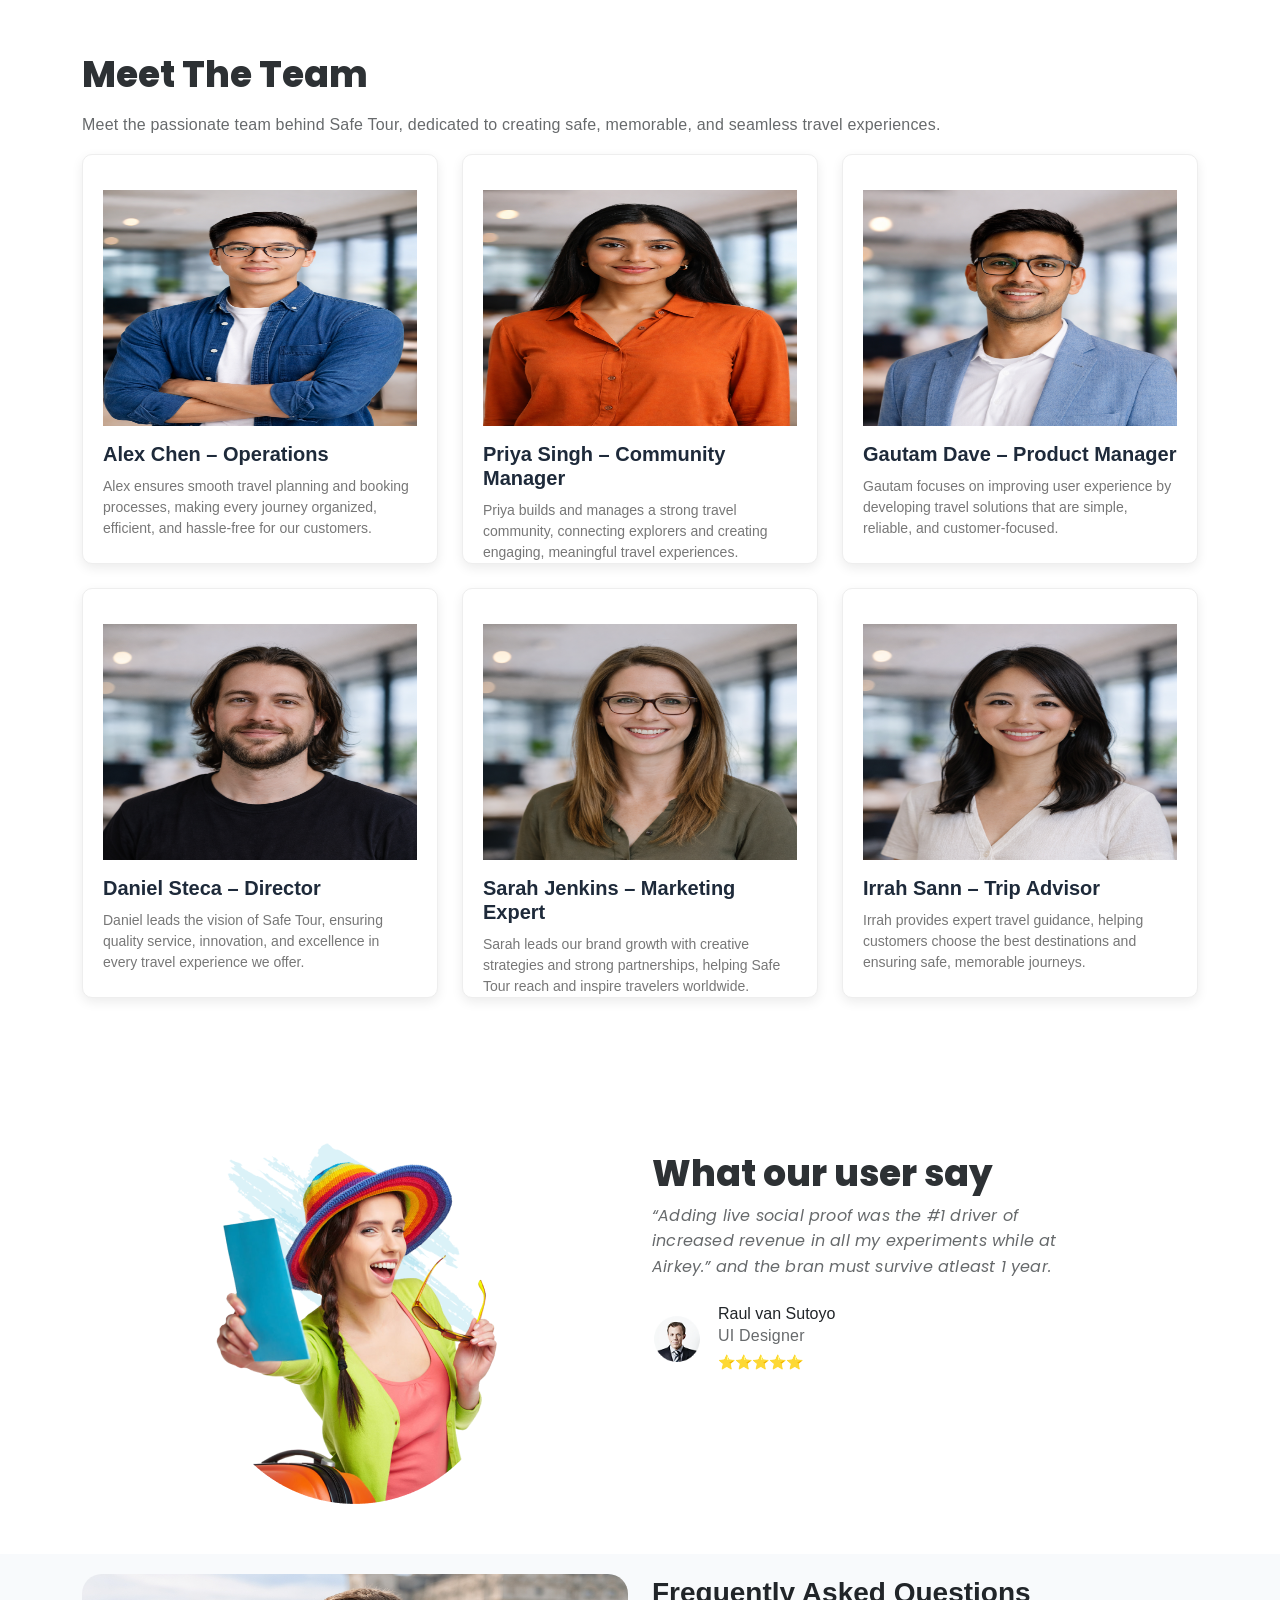
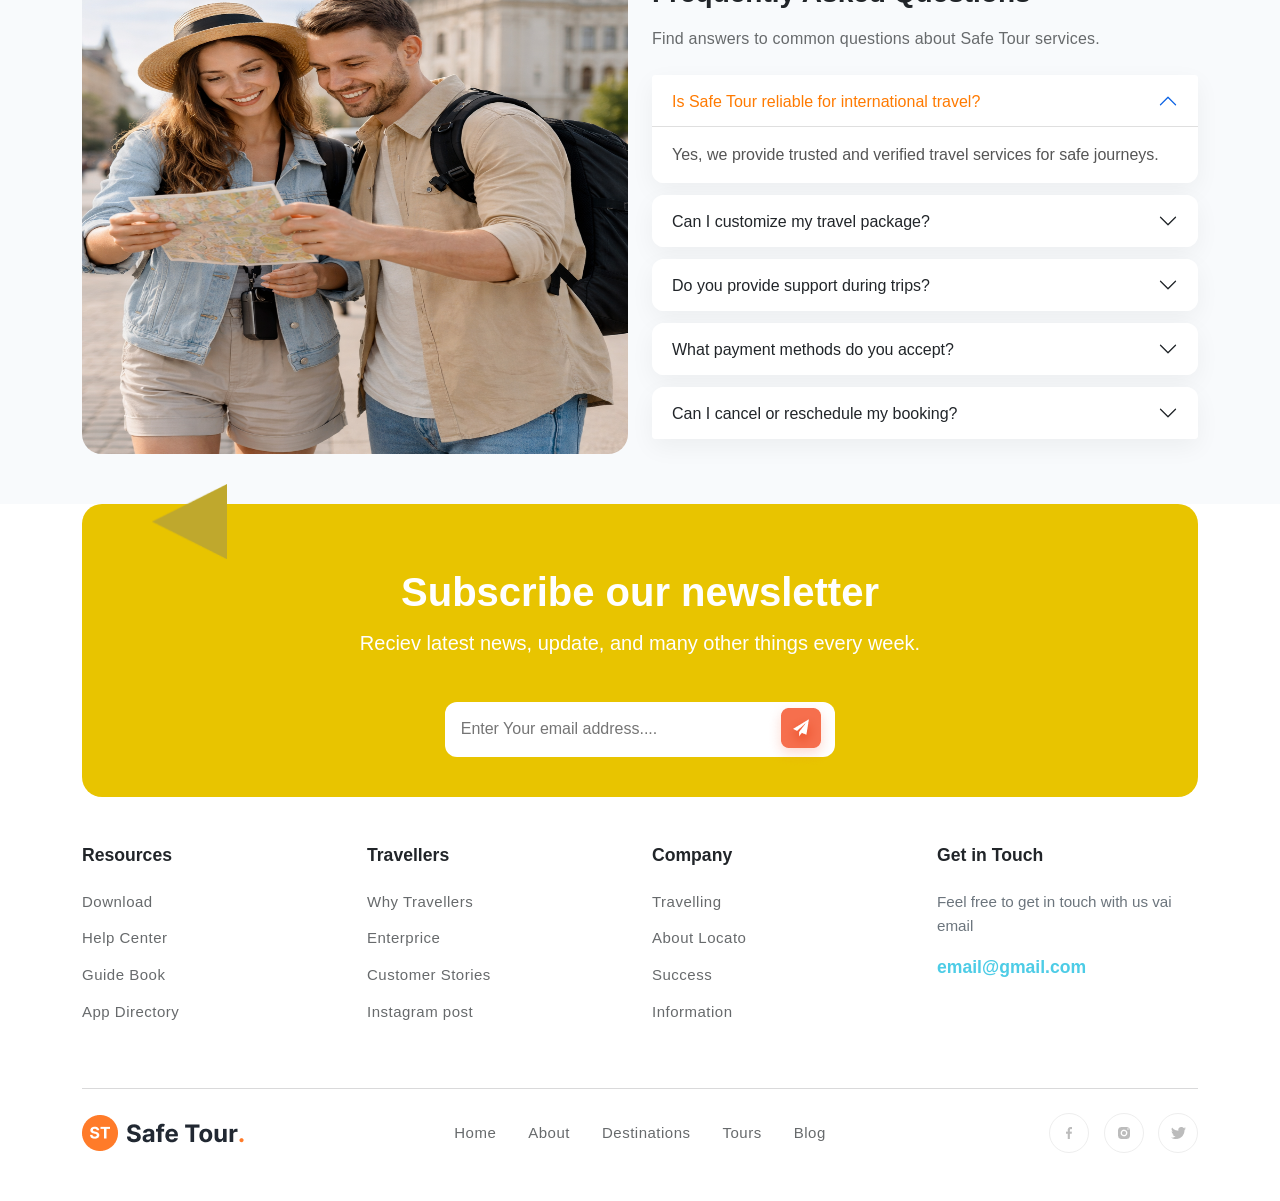
==== commit d7a68aa0: "update files" ====
--- a/about.html
+++ b/about.html
@@ -24,36 +24,66 @@
       rel="stylesheet"
     />
     <link rel="stylesheet" href="./Assets/css/Articles.css" />
-    <link rel="stylesheet" href="./Assets/css/inner-pages css/inn-about.css">
-    
+    <link rel="stylesheet" href="./Assets/css/inner-pages css/inn-about.css" />
   </head>
 
   <body>
-   <header>
-      <div class="container d-flex justify-content-between align-items-center px-3 px-lg-0">
+    <header>
+      <div
+        class="container d-flex justify-content-between align-items-center px-3 px-lg-0"
+      >
         <figure class="d-flex logo-con gap-2 mb-0">
           <img src="./Assets/images/Logo-f.png" alt="Safe Tour Logo" />
         </figure>
 
         <nav class="nav-con" aria-label="Main Navigation">
-          <ul class="nav-links d-flex gap-4 mb-0">
-            <li><a href="./index.html" class="text-decoration-none">Home</a></li>
-            <li><a href="./about.html" class="text-decoration-none">About</a></li>
-            <li><a href="./destinations.html" class="text-decoration-none">Destinations</a></li>
-            <li><a href="./blogs.html" class="text-decoration-none">Blog</a></li>
-            <li><a href="./Vietnam-tour.html" class="text-decoration-none">Vietnam Tour</a></li>
-            <li><a href="./bali-getaway.html" class="text-decoration-none">Bali Tour</a></li>
-              <!-- Mobile only Contact -->
-  <li class="nav-item d-block d-lg-none">
-    <a href="./contact.html" class="header-btn w-100 text-center text-decoration-none">Contact us</a>
-    
-  </li>
+          <ul class="nav-links d-flex gap-2 gap-lg-4 mb-0">
+            <li>
+              <a href="./index.html" class="text-decoration-none">Home</a>
+            </li>
+            <li>
+              <a href="./about.html" class="text-decoration-none">About</a>
+            </li>
+            <li>
+              <a href="./destinations.html" class="text-decoration-none"
+                >Destinations</a
+              >
+            </li>
+            <li>
+              <a href="./blogs.html" class="text-decoration-none">Blog</a>
+            </li>
+            <li>
+              <a href="./Vietnam-tour.html" class="text-decoration-none"
+                >Vietnam Tour</a
+              >
+            </li>
+            <li>
+              <a href="./bali-getaway.html" class="text-decoration-none"
+                >Bali Tour</a
+              >
+            </li>
+            <!-- Mobile only Contact -->
+            <li class="nav-item d-block d-lg-none border-bottom-0">
+              <a
+                href="./contact.html"
+                class="header-btn w-100 text-center text-decoration-none"
+              >
+                Contact us</a
+              >
+            </li>
           </ul>
         </nav>
 
-        <a href="./contact.html" class="header-btn text-decoration-none">Contact us</a>
-
-        <div class="toggle-btn resp-pd" id="burger" role="button" aria-label="Menu">
+        <a href="./contact.html" class="header-btn text-decoration-none"
+          >Contact us</a
+        >
+
+        <div
+          class="toggle-btn resp-pd"
+          id="burger"
+          role="button"
+          aria-label="Menu"
+        >
           <span></span>
           <span></span>
           <span></span>
@@ -61,158 +91,201 @@
       </div>
     </header>
 
-
-
     <main class="m-0 p-0">
-
       <!-- hero section -->
-      <section class="inner-hero ">
-  <img src="./Assets/images/about-3.png" alt="banner" class="hero-img">
-
-  <div class="container m-0 p-0 text-center hero-content">
-    <h1 class="fw-bold mb-2">About Us</h1>
-    <p class="mb-3">Discover who we are and why travelers trust Safe Tour</p>
-
-    <nav aria-label="breadcrumb">
-      <ol class="breadcrumb justify-content-center mb-0">
-        <li class="breadcrumb-item">
-          <a href="./index.html" class="text-warning text-decoration-none">Home</a>
-        </li>
-        <li class="breadcrumb-item active" aria-current="page">
-          About
-        </li>
-      </ol>
-    </nav>
-  </div>
-</section>
-
-<!-- our mission nad vision -->
-
-<section class="mission-container">
- <div class="mv-heading">
-  <h2 class="tour-heading text-start text-lg-center  px-4  px-lg-0">Our Mission & Vision</h2>
- </div>
-  <div class="container d-flex flex-column flex-lg-row gap-5 justify-content-evenly">
-    <article class="d-flex flex-column gap-3 mv-card">
-      <figure class="w-25 mv-img"><img src="./Assets/images/misson.svg" alt=""></figure>
-       <h3 class="fw-bold">Mission</h3>
-       <p class="text-muted lh-md">Our mission is to provide safe, reliable, and unforgettable travel experiences for every explorer. We aim to make journeys stress-free by offering trusted services, personalized support, and carefully curated destinations that inspire confidence, comfort, and a love for discovering the world.
-</p>
-    </article>
-    <article class="d-flex flex-column gap-3 mv-card">
-      <figure class="w-25 mv-img"><img src="./Assets/images/vision.svg" alt=""></figure>
-      <h3 class="fw-bold">Vision</h3>
-      <p class="text-muted lh-md">Our vision is to become a trusted global travel partner, inspiring people to explore the world with confidence. We strive to create safe, meaningful, and unforgettable journeys while setting new standards in quality, reliability, and customer satisfaction across every destination we serve.
-</p>
-    </article>
-  </div>
-</section>
-
-<!-- why choose as -->
-
- <section class="container d-flex flex-lg-row flex-column gap-3 ">
+      <section class="inner-hero">
+        <img src="./Assets/images/about-3.png" alt="banner" class="hero-img" />
+
+        <div class="container m-0 p-0 text-center hero-content">
+          <h1 class="fw-bold mb-2">About Us</h1>
+          <p class="mb-3">
+            Discover who we are and why travelers trust Safe Tour
+          </p>
+
+          <nav aria-label="breadcrumb">
+            <ol class="breadcrumb justify-content-center mb-0">
+              <li class="breadcrumb-item">
+                <a href="./index.html" class="text-warning text-decoration-none"
+                  >Home</a
+                >
+              </li>
+              <li class="breadcrumb-item active" aria-current="page">About</li>
+            </ol>
+          </nav>
+        </div>
+      </section>
+
+      <!-- our mission nad vision -->
+
+      <section class="mission-container">
+        <div class="mv-heading">
+          <h2 class="tour-heading  text-center px-4 px-lg-0">
+            Our Mission & Vision
+          </h2>
+        </div>
+        <div
+          class="container d-flex flex-column flex-lg-row gap-5 justify-content-evenly"
+        >
+          <article
+            class="d-flex flex-column gap-3 mv-card text-center text-lg-start"
+          >
+            <figure class="w-100 mv-img">
+              <img src="./Assets/images/misson.svg" alt="" />
+            </figure>
+            <h3 class="fw-bold">Mission</h3>
+            <p class="text-muted lh-md">
+              Our mission is to provide safe, reliable, and unforgettable travel
+              experiences for every explorer. We aim to make journeys
+              stress-free by offering trusted services, personalized support,
+              and carefully curated destinations that inspire confidence,
+              comfort, and a love for discovering the world.
+            </p>
+          </article>
+          <article
+            class="d-flex flex-column gap-3 mv-card text-center text-lg-start"
+          >
+            <figure class="w-100 mv-img">
+              <img src="./Assets/images/vision.svg" alt="" />
+            </figure>
+            <h3 class="fw-bold">Vision</h3>
+            <p class="text-muted lh-md">
+              Our vision is to become a trusted global travel partner, inspiring
+              people to explore the world with confidence. We strive to create
+              safe, meaningful, and unforgettable journeys while setting new
+              standards in quality, reliability, and customer satisfaction
+              across every destination we serve.
+            </p>
+          </article>
+        </div>
+      </section>
+
+      <!-- why choose as -->
+
+      <section class="container d-flex flex-lg-row flex-column gap-3">
         <figure class="choose-sec-img col-12 col-lg-6">
-          <img src="./Assets/images/about-us-img.jpg" alt="" class="img-fluid w-100"/>
+          <img
+            src="./Assets/images/about-us-img.jpg"
+            alt=""
+            class="img-fluid w-100"
+          />
         </figure>
-        <div class="d-flex flex-column flex-wrap p-1 p-lg-5 rounded-4" 
-    >
-
-  <h2 class="tour-heading fw-bold mb-3 position-relative">
-    About Us
-   
-  </h2>
-
-  <p class="tour-desc text-muted lh-lg mt-0">
-    Safe Tour is your reliable travel partner focused on providing safe, comfortable, and well-organized travel experiences. We offer customized tour packages, secure accommodations, and trusted services to ensure every journey is smooth and memorable.
-  </p>
-
-  <p class="tour-desc text-muted lh-lg mt-0">
-    Customer satisfaction is at the heart of everything we do. From booking to your return home, we are committed to providing support, transparency, and trustworthy service. With Safe Tour, you don’t just travel—you travel safely, comfortably, and confidently.
-  </p>
-
-</div>
-      </section>
-
-<!--our team  -->
-
-<section class="team-container">
-  <div class="container">
-    <div class="d-flex flex-column gap-2 ">
-      <h2 class="tour-heading">Meet The Team</h2>
-      <p class="text-muted">Meet the passionate team behind Safe Tour, dedicated to creating safe, memorable, and seamless travel experiences.</p>
-    </div>
-    <div class="row g-4">
-            <div class=" col-12 col-lg-4 ">
+        <div class="d-flex flex-column flex-wrap p-1 p-lg-5 rounded-4">
+          <h2 class="tour-heading">About Us</h2>
+
+          <p class="tour-desc text-muted lh-lg mt-0">
+            Safe Tour is your reliable travel partner focused on providing safe,
+            comfortable, and well-organized travel experiences. We offer
+            customized tour packages, secure accommodations, and trusted
+            services to ensure every journey is smooth and memorable.
+          </p>
+
+          <p class="tour-desc text-muted lh-lg mt-0">
+            Customer satisfaction is at the heart of everything we do. From
+            booking to your return home, we are committed to providing support,
+            transparency, and trustworthy service. With Safe Tour, you don’t
+            just travel—you travel safely, comfortably, and confidently.
+          </p>
+        </div>
+      </section>
+
+      <!--our team  -->
+
+      <section class="team-container">
+        <div class="container">
+          <div class="d-flex flex-column gap-2">
+            <h2 class="tour-heading">Meet The Team</h2>
+            <p class="text-muted">
+              Meet the passionate team behind Safe Tour, dedicated to creating
+              safe, memorable, and seamless travel experiences.
+            </p>
+          </div>
+          <div class="row g-4">
+            <div class="col-12 col-lg-4">
               <div class="tour-card">
                 <img src="./Assets/images/team-mem-1.png" alt="" />
                 <div class="tour-content pt-3">
                   <h4 class="title">Alex Chen – Operations</h4>
-                  <p class="location">Alex ensures smooth travel planning and booking processes, making every journey organized, efficient, and hassle-free for our customers.</p>
-                 
-                </div>
-              </div>
-            </div>
-
-             <div class=" col-12 col-lg-4 ">
+                  <p class="location">
+                    Alex ensures smooth travel planning and booking processes,
+                    making every journey organized, efficient, and hassle-free
+                    for our customers.
+                  </p>
+                </div>
+              </div>
+            </div>
+
+            <div class="col-12 col-lg-4">
               <div class="tour-card">
                 <img src="./Assets/images/team-mem-2.png" alt="" />
                 <div class="tour-content pt-3">
                   <h4 class="title">Priya Singh – Community Manager</h4>
-                  <p class="location">Priya builds and manages a strong travel community, connecting explorers and creating engaging, meaningful travel experiences.</p>
-                 
-                </div>
-              </div>
-            </div>
-
-             <div class=" col-12 col-lg-4 ">
+                  <p class="location">
+                    Priya builds and manages a strong travel community,
+                    connecting explorers and creating engaging, meaningful
+                    travel experiences.
+                  </p>
+                </div>
+              </div>
+            </div>
+
+            <div class="col-12 col-lg-4">
               <div class="tour-card">
                 <img src="./Assets/images/team-mem-3.png" alt="" />
                 <div class="tour-content pt-3">
                   <h4 class="title">Gautam Dave – Product Manager</h4>
-                  <p class="location">Gautam focuses on improving user experience by developing travel solutions that are simple, reliable, and customer-focused.</p>
-                 
-                </div>
-              </div>
-            </div>
-
-            <div class=" col-12 col-lg-4 ">
+                  <p class="location">
+                    Gautam focuses on improving user experience by developing
+                    travel solutions that are simple, reliable, and
+                    customer-focused.
+                  </p>
+                </div>
+              </div>
+            </div>
+
+            <div class="col-12 col-lg-4">
               <div class="tour-card">
                 <img src="./Assets/images/team-mem-4.png" alt="" />
                 <div class="tour-content pt-3">
                   <h4 class="title">Daniel Steca – Director</h4>
-                  <p class="location">Daniel leads the vision of Safe Tour, ensuring quality service, innovation, and excellence in every travel experience we offer.</p>
-                 
-                </div>
-              </div>
-            </div>
-
-             <div class=" col-12 col-lg-4 ">
+                  <p class="location">
+                    Daniel leads the vision of Safe Tour, ensuring quality
+                    service, innovation, and excellence in every travel
+                    experience we offer.
+                  </p>
+                </div>
+              </div>
+            </div>
+
+            <div class="col-12 col-lg-4">
               <div class="tour-card">
                 <img src="./Assets/images/team-mem-5.png" alt="" />
                 <div class="tour-content pt-3">
                   <h4 class="title">Sarah Jenkins – Marketing Expert</h4>
-                  <p class="location">Sarah leads our brand growth with creative strategies and strong partnerships, helping Safe Tour reach and inspire travelers worldwide.</p>
-                 
-                </div>
-              </div>
-            </div>
-
-             <div class=" col-12 col-lg-4 ">
+                  <p class="location">
+                    Sarah leads our brand growth with creative strategies and
+                    strong partnerships, helping Safe Tour reach and inspire
+                    travelers worldwide.
+                  </p>
+                </div>
+              </div>
+            </div>
+
+            <div class="col-12 col-lg-4">
               <div class="tour-card">
                 <img src="./Assets/images/team-mem-6.png" alt="" />
                 <div class="tour-content pt-3">
                   <h4 class="title">Irrah Sann – Trip Advisor</h4>
-                  <p class="location">Irrah provides expert travel guidance, helping customers choose the best destinations and ensuring safe, memorable journeys.</p>
-                 
-                </div>
-              </div>
-            </div>
-
-
-          </div>
-  </div>
-</section>
-
+                  <p class="location">
+                    Irrah provides expert travel guidance, helping customers
+                    choose the best destinations and ensuring safe, memorable
+                    journeys.
+                  </p>
+                </div>
+              </div>
+            </div>
+          </div>
+        </div>
+      </section>
 
       <!-- What our user say -->
 
@@ -220,7 +293,7 @@
         <div class="container">
           <div class="row align-items-center">
             <div
-              class="col-lg-6 d-flex justify-content-center align-items-center"
+              class="col-lg-6 d-flex justify-content-center align-items-center py-4 py-lg-0"
             >
               <div class="testimonial-container">
                 <div class="testimonial-img">
@@ -260,105 +333,134 @@
             </div>
           </div>
         </div>
-      </section>   
+      </section>
 
       <!-- FAQ section -->
 
       <section class="faq-section">
-  <div class="container">
-    <div class="row align-items-center g-4">
-
-      <!-- Image -->
-      <div class="col-lg-6">
-        <div class="faq-img">
-          <img src="./Assets/images/FQA-about-img.png" alt="faq" class="img-fluid rounded-4">
-        </div>
-      </div>
-
-      <!-- FAQ -->
-      <div class="col-lg-6">
-        <h3 class="fw-bold mb-3">Frequently Asked Questions</h3>
-        <p class="text-muted mb-4">
-          Find answers to common questions about Safe Tour services.
-        </p>
-
-        <div class="accordion" id="faqAccordion">
-
-          <div class="accordion-item">
-            <h2 class="accordion-header">
-              <button class="accordion-button" data-bs-toggle="collapse" data-bs-target="#faq1">
-                Is Safe Tour reliable for international travel?
-              </button>
-            </h2>
-            <div id="faq1" class="accordion-collapse collapse show">
-              <div class="accordion-body">
-                Yes, we provide trusted and verified travel services for safe journeys.
-              </div>
-            </div>
-          </div>
-
-          <div class="accordion-item">
-            <h2 class="accordion-header">
-              <button class="accordion-button collapsed" data-bs-toggle="collapse" data-bs-target="#faq2">
-                Can I customize my travel package?
-              </button>
-            </h2>
-            <div id="faq2" class="accordion-collapse collapse">
-              <div class="accordion-body">
-                We offer flexible and personalized travel plans based on your needs.
-              </div>
-            </div>
-          </div>
-
-          <div class="accordion-item">
-            <h2 class="accordion-header">
-              <button class="accordion-button collapsed" data-bs-toggle="collapse" data-bs-target="#faq3">
-                Do you provide support during trips?
-              </button>
-            </h2>
-            <div id="faq3" class="accordion-collapse collapse">
-              <div class="accordion-body">
-                Yes, our team is available 24/7 to assist you during your journey.
-              </div>
-            </div>
-          </div>
-
-          <div class="accordion-item">
-  <h2 class="accordion-header">
-    <button class="accordion-button collapsed" data-bs-toggle="collapse" data-bs-target="#faq4">
-      What payment methods do you accept?
-    </button>
-  </h2>
-  <div id="faq4" class="accordion-collapse collapse" data-bs-parent="#faqAccordion">
-    <div class="accordion-body">
-      We accept all major payment methods including credit cards, debit cards, and secure online payments.
-    </div>
-  </div>
-         </div>
-
-         <div class="accordion-item">
-  <h2 class="accordion-header">
-    <button class="accordion-button collapsed" data-bs-toggle="collapse" data-bs-target="#faq5">
-      Can I cancel or reschedule my booking?
-    </button>
-  </h2>
-  <div id="faq5" class="accordion-collapse collapse" data-bs-parent="#faqAccordion">
-    <div class="accordion-body">
-      Yes, you can cancel or reschedule your booking based on our flexible cancellation policy.
-    </div>
-  </div>
-         </div>
-
-        </div>
-      </div>
-
-    </div>
-  </div>
-</section>
-
-
-
-
+        <div class="container">
+          <div class="row align-items-center g-4">
+            <!-- Image -->
+            <div class="col-lg-6">
+              <div class="faq-img">
+                <img
+                  src="./Assets/images/FQA-about-img.png"
+                  alt="faq"
+                  class="img-fluid rounded-4"
+                />
+              </div>
+            </div>
+
+            <!-- FAQ -->
+            <div class="col-lg-6">
+              <h3 class="fw-bold mb-3">Frequently Asked Questions</h3>
+              <p class="text-muted mb-4">
+                Find answers to common questions about Safe Tour services.
+              </p>
+
+              <div class="accordion" id="faqAccordion">
+                <div class="accordion-item">
+                  <h2 class="accordion-header">
+                    <button
+                      class="accordion-button"
+                      data-bs-toggle="collapse"
+                      data-bs-target="#faq1"
+                    >
+                      Is Safe Tour reliable for international travel?
+                    </button>
+                  </h2>
+                  <div id="faq1" class="accordion-collapse collapse show">
+                    <div class="accordion-body">
+                      Yes, we provide trusted and verified travel services for
+                      safe journeys.
+                    </div>
+                  </div>
+                </div>
+
+                <div class="accordion-item">
+                  <h2 class="accordion-header">
+                    <button
+                      class="accordion-button collapsed"
+                      data-bs-toggle="collapse"
+                      data-bs-target="#faq2"
+                    >
+                      Can I customize my travel package?
+                    </button>
+                  </h2>
+                  <div id="faq2" class="accordion-collapse collapse">
+                    <div class="accordion-body">
+                      We offer flexible and personalized travel plans based on
+                      your needs.
+                    </div>
+                  </div>
+                </div>
+
+                <div class="accordion-item">
+                  <h2 class="accordion-header">
+                    <button
+                      class="accordion-button collapsed"
+                      data-bs-toggle="collapse"
+                      data-bs-target="#faq3"
+                    >
+                      Do you provide support during trips?
+                    </button>
+                  </h2>
+                  <div id="faq3" class="accordion-collapse collapse">
+                    <div class="accordion-body">
+                      Yes, our team is available 24/7 to assist you during your
+                      journey.
+                    </div>
+                  </div>
+                </div>
+
+                <div class="accordion-item">
+                  <h2 class="accordion-header">
+                    <button
+                      class="accordion-button collapsed"
+                      data-bs-toggle="collapse"
+                      data-bs-target="#faq4"
+                    >
+                      What payment methods do you accept?
+                    </button>
+                  </h2>
+                  <div
+                    id="faq4"
+                    class="accordion-collapse collapse"
+                    data-bs-parent="#faqAccordion"
+                  >
+                    <div class="accordion-body">
+                      We accept all major payment methods including credit
+                      cards, debit cards, and secure online payments.
+                    </div>
+                  </div>
+                </div>
+
+                <div class="accordion-item">
+                  <h2 class="accordion-header">
+                    <button
+                      class="accordion-button collapsed"
+                      data-bs-toggle="collapse"
+                      data-bs-target="#faq5"
+                    >
+                      Can I cancel or reschedule my booking?
+                    </button>
+                  </h2>
+                  <div
+                    id="faq5"
+                    class="accordion-collapse collapse"
+                    data-bs-parent="#faqAccordion"
+                  >
+                    <div class="accordion-body">
+                      Yes, you can cancel or reschedule your booking based on
+                      our flexible cancellation policy.
+                    </div>
+                  </div>
+                </div>
+              </div>
+            </div>
+          </div>
+        </div>
+      </section>
 
       <!-- Subscribe our newsletter -->
 
@@ -374,7 +476,7 @@
             <p class="fs-5 mx-auto">
               Reciev latest news, update, and many other things every week.
             </p>
-            <div class="sub-search-box mt-4 ">
+            <div class="sub-search-box mt-4">
               <input
                 type="text"
                 placeholder="Enter Your email address...."
@@ -387,14 +489,8 @@
           </div>
         </div>
       </section>
-
     </main>
 
-
-
-
-
-    
     <!-- footer -->
     <footer class="footer py-5">
       <div class="container">
@@ -441,18 +537,28 @@
 
         <div class="row align-items-center gy-4">
           <div class="col-12 col-lg-3 text-center text-lg-start">
-            <img src="./Assets/images/Logo-f.png" alt="Safe Tour Logo" />
+            <a href="./index.html"
+              ><img src="./Assets/images/Logo-f.png" alt="Safe Tour Logo"
+            /></a>
           </div>
 
           <div class="col-12 col-lg-6">
             <ul class="nav justify-content-center footer-bottom-nav">
-              <li class="nav-item"><a class="nav-link" href="./index.html">Home</a></li>
-              <li class="nav-item"><a class="nav-link" href="./about.html">About</a></li>
+              <li class="nav-item">
+                <a class="nav-link" href="./index.html">Home</a>
+              </li>
+              <li class="nav-item">
+                <a class="nav-link" href="./about.html">About</a>
+              </li>
               <li class="nav-item">
                 <a class="nav-link" href="./destinations.html">Destinations</a>
               </li>
-              <li class="nav-item"><a class="nav-link" href="#">Tours</a></li>
-              <li class="nav-item"><a class="nav-link" href="./blogs.html">Blog</a></li>
+              <li class="nav-item">
+                <a class="nav-link" href="./Vietnam-tour.html">Tours</a>
+              </li>
+              <li class="nav-item">
+                <a class="nav-link" href="./blogs.html">Blog</a>
+              </li>
             </ul>
           </div>
 
@@ -472,7 +578,6 @@
         </div>
       </div>
     </footer>
-
     <script src="https://cdn.jsdelivr.net/npm/bootstrap@5.3.2/dist/js/bootstrap.bundle.min.js"></script>
     <script src="https://cdn.jsdelivr.net/npm/swiper@11/swiper-bundle.min.js"></script>
     <script src="./Assets/js/header.js"></script>
--- a/Assets/css/header.css
+++ b/Assets/css/header.css
@@ -60,10 +60,11 @@
 .nav-links a{
   position: relative;
   display: inline-block;
-  color: rgb(48, 48, 48);
+  color: rgba(45, 49, 52, 1);
   font-size: 16px;
-  letter-spacing: 0.5px;
+  letter-spacing: 0.2px;
   font-weight: 600;
+  font-family: 'Poppins', sans-serif !important;
 }
 
 .nav-links a::after{
@@ -81,6 +82,8 @@
   width: 100%;
 }
 
+
+
 .nav-links a:hover{
   color: black;
   
@@ -88,7 +91,7 @@
 
 .header-btn{
       margin-right: -10px;
-  background-color: #31c3e0;
+  background-color: #25b8d5;
   color: white;
   padding: 12px 25px;
   border-radius: 8px;
@@ -149,13 +152,22 @@
 /* Tablets */
 @media (max-width: 991px){
 
+    /* header{
+      background-color: white !important;
+    } */
+
+
+  .nav-links a:hover::after{
+  width: 0% !important;
+}
+
   .toggle-btn{
     display: flex;
   }
 
  .nav-con{
     position: fixed;
-    top: 60px;
+    top: 67px;
     right: -100%;  
     width: 100%;
     height: 100%;
--- a/Assets/css/style.css
+++ b/Assets/css/style.css
@@ -15,7 +15,14 @@
 
 }
 
-
+.text-muted{
+  font-size: 16px !important;
+  line-height: 1.6 !important;
+  letter-spacing: 0.2px !important;
+  color: rgba(103, 106, 108, 1) !important;
+  font-family: 'Inter', sans-serif !important;
+  font-weight: 400 !important;
+}
 
 
 
--- a/Assets/css/our-tour.css
+++ b/Assets/css/our-tour.css
@@ -9,11 +9,13 @@
 }
 
 .tour-desc{
-  color: rgba(103, 106, 108, 1);
   font-size: 16px;
   line-height: 1.6;
   margin-top: 15px;
   letter-spacing: 0.2px;
+  color: rgba(103, 106, 108, 1) !important;
+  font-family: 'Inter', sans-serif !important;
+  font-weight: 500;
 }
 
 .tour-section.tour-card{
@@ -77,7 +79,7 @@
 @media (max-width: 576px){
 
   .tour-section{
-    padding: 50px 10px;
+    padding: 50px 5px;
   }
 
   .tour-title{
--- a/Assets/css/tour-types.css
+++ b/Assets/css/tour-types.css
@@ -1,11 +1,12 @@
 .tour-type-section{
   padding: 80px 0;
-  background: #f9f9f9;
 }
 
 .tour-heading{
   font-size: 36px;
   font-weight: 800;
+  color: rgba(45, 49, 52, 1);
+  font-family: 'Poppins', sans-serif !important;
 }
 
 .tour-card{
@@ -15,6 +16,8 @@
   border: 1px solid #eee;
   transition: 0.3s;
   height: 100%;
+  box-shadow: 0 4px 12px rgba(0,0,0,0.08);
+  border-radius: 10px;
 }
 
 .icon{
@@ -67,7 +70,7 @@
 
 @media (max-width: 576px){
   .tour-type-section{
-    padding: 50px 10px;
+    padding: 20px 10px;
   }
 
   .tour-heading{
@@ -76,7 +79,9 @@
 
   .tour-card{
     padding: 25px 15px;
-            background-color: #eeeeee;
+    background-color: #fff;
+  box-shadow: 0 4px 12px rgba(0,0,0,0.08);
+  border-radius: 10px;
   }
 
   .icon{
--- a/Assets/css/subscribe.css
+++ b/Assets/css/subscribe.css
@@ -7,7 +7,7 @@
 
 .sub-con-img{
   margin-top: -30px;
-  padding-left: 70px;
+  padding-left: 70px; 
 }
 
 .sub-con-img img{
@@ -20,8 +20,8 @@
 .sub-search-box{
   background-color: rgba(255, 255, 255, 1);
   border-radius: 12px;
-  padding: 20px 10px;
-  height: 60px;
+  padding: 20px 0px;
+  height: 55px;
   width: 35%;
   margin: auto;
   text-align: center;
@@ -32,7 +32,7 @@
 
 .sub-search-box input{
   width: 80%;
-  padding: 10px 20px;
+  padding: 5px 15px;
   border: 1px solid white;
   border-radius: 10px;
 }
@@ -42,7 +42,6 @@
   border: 1px solid transparent;
   box-shadow: 0 0 0 2px rgba(226, 231, 232, 0.295); 
 }
-
 
 @media (max-width:480px) {
   .sub-search-box{
--- a/Assets/css/inner-pages css/inn-about.css
+++ b/Assets/css/inner-pages css/inn-about.css
@@ -13,6 +13,16 @@
   width: 100vw ;
  height: 450px;
   display: block;
+}
+.inner-hero::before {
+  content: "";
+  position: absolute;
+  top: 0;
+  left: 0;
+  width: 100vw;
+  height: 450px;
+  background-color: rgba(0, 0, 0, 0.1); /* overlay color */
+  z-index: 1;
 }
 
 .hero-content {
@@ -42,6 +52,10 @@
 
 .breadcrumb-item.active {
   color: #777;
+}
+
+.tour-content{
+  padding: 10px 0px;
 }
 
 
@@ -81,7 +95,7 @@
 }
 .tour-card{
   min-width: 350px;
-  height: 500px;
+  height: 410px;
 }
 .tour-card img{
   width: 100%;
@@ -150,9 +164,12 @@
         margin-right: -10px !important;
   }
   .mission-container{
-  padding:30px 0px 80px 0px;
+  padding:30px 0px 30px 0px;
 }
 .faq-img img {
   border-radius: 15px;
 }
+.team-container {
+    padding: 30px 0px;
+}
 }
